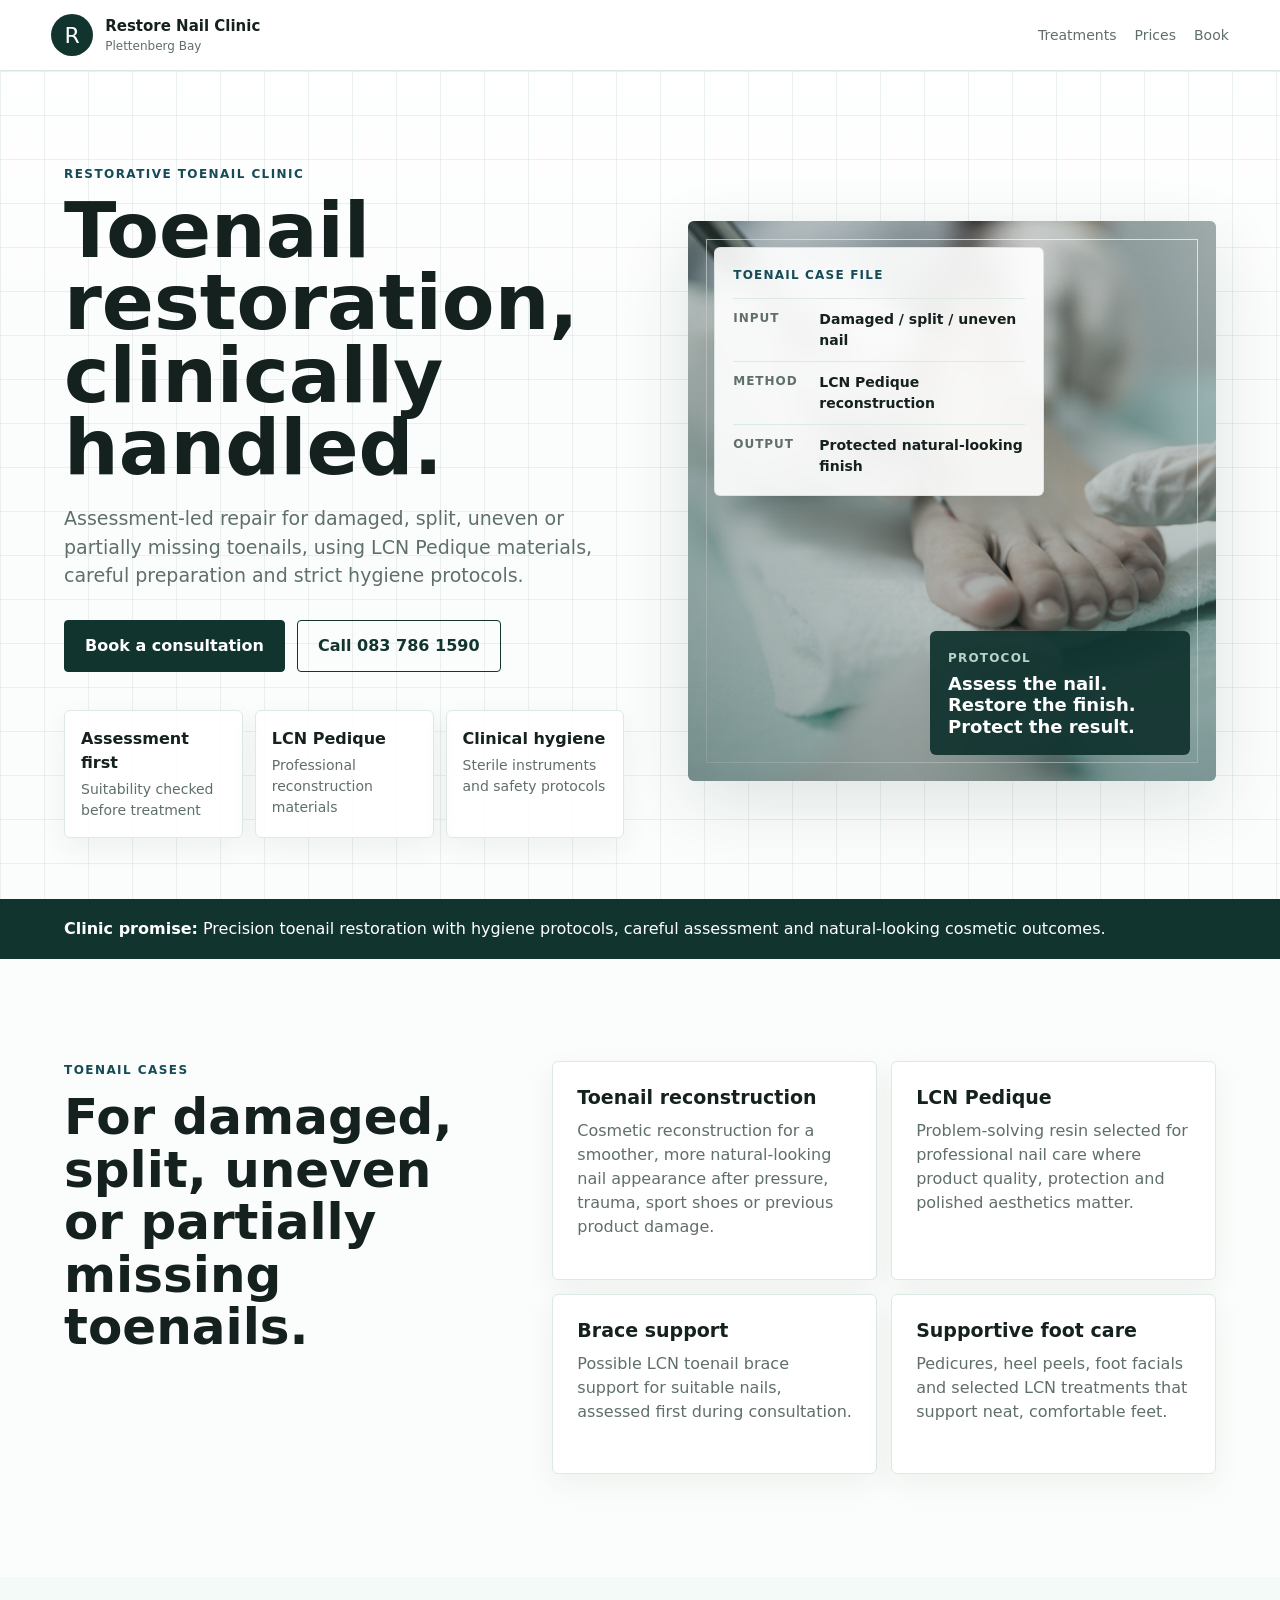
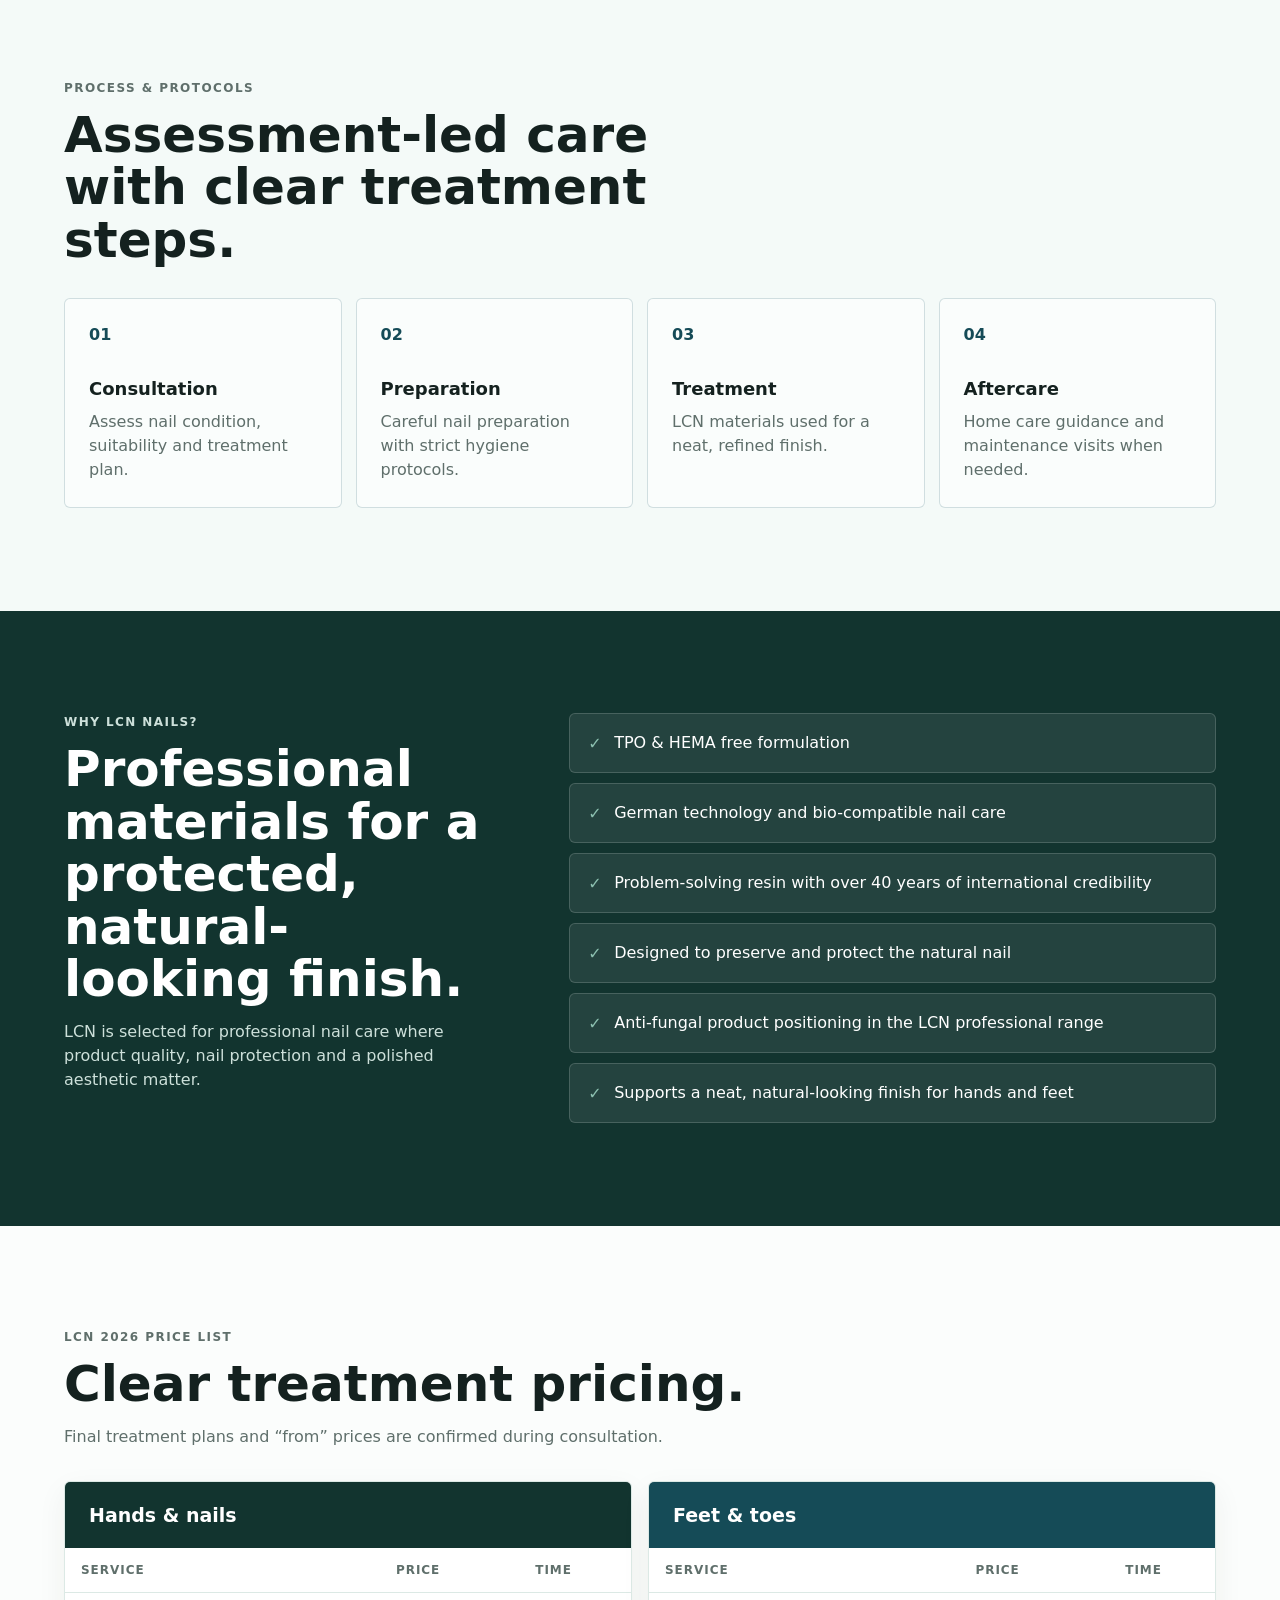
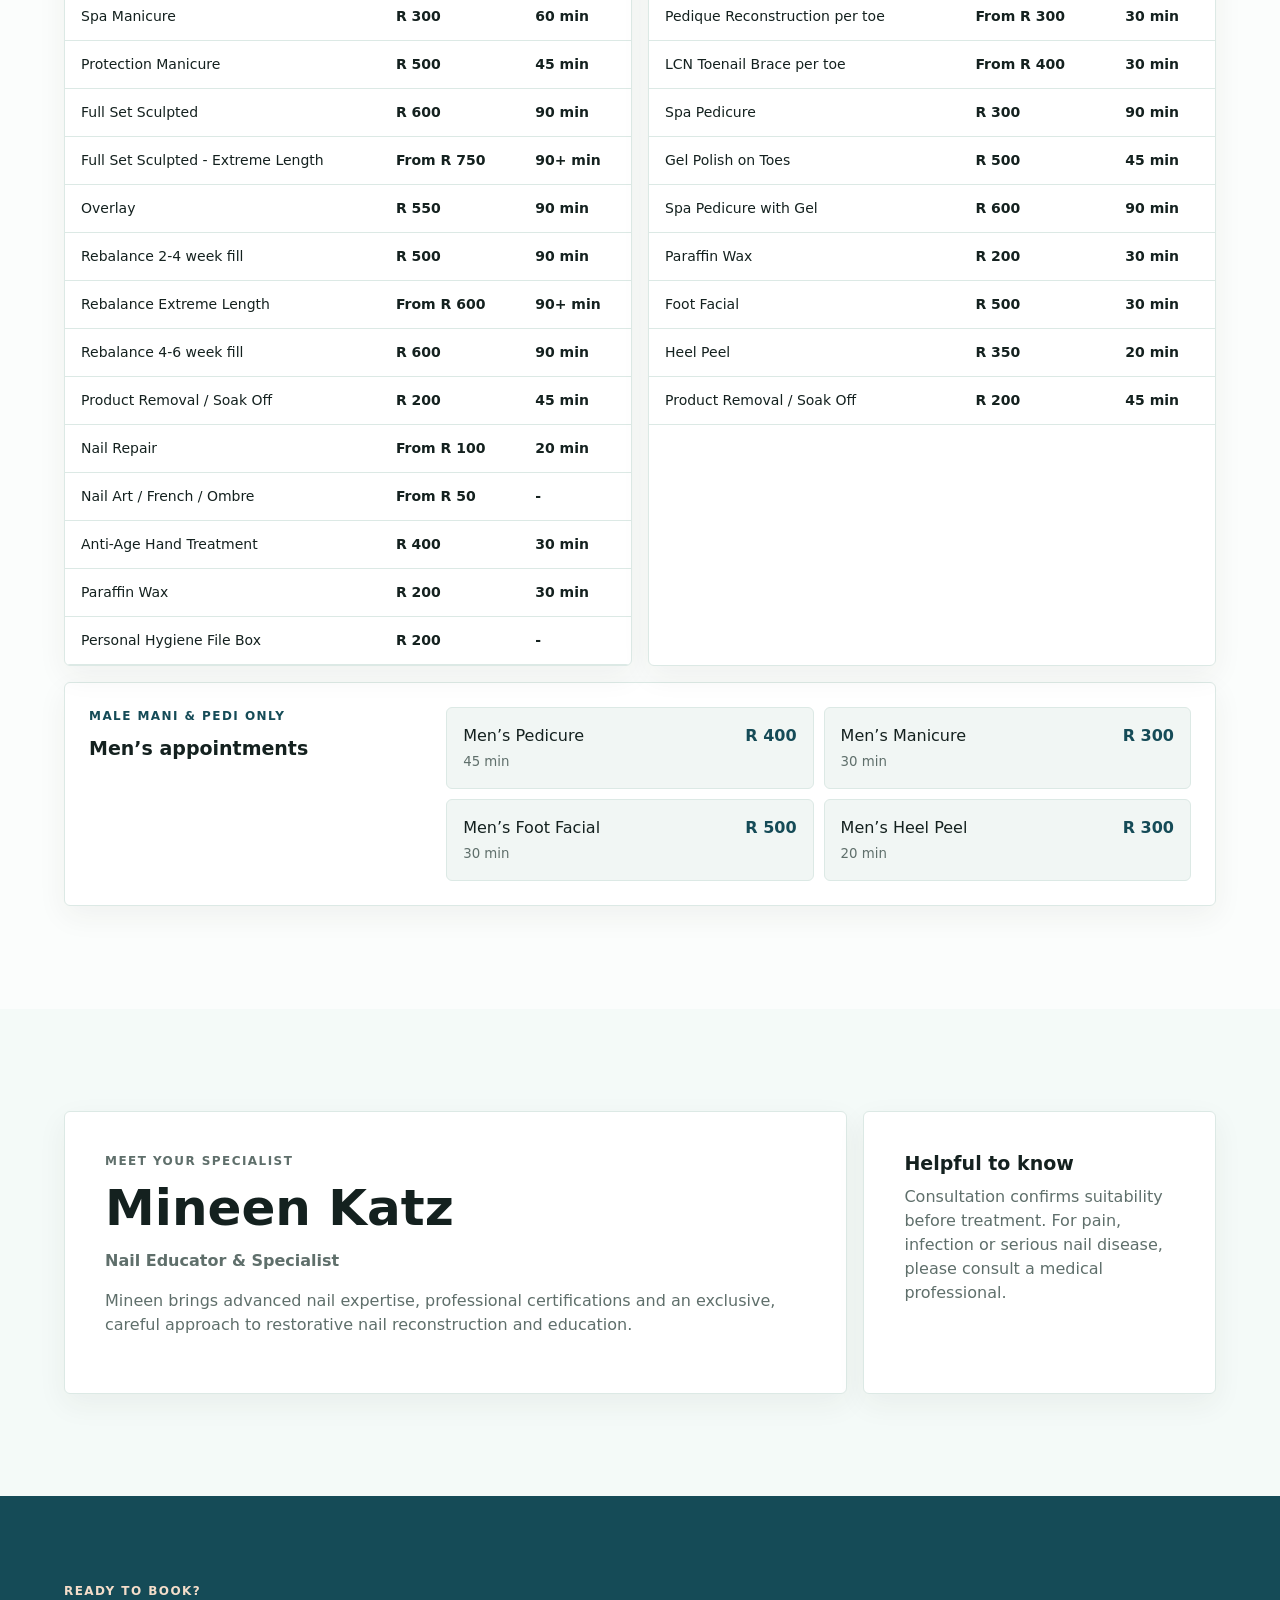
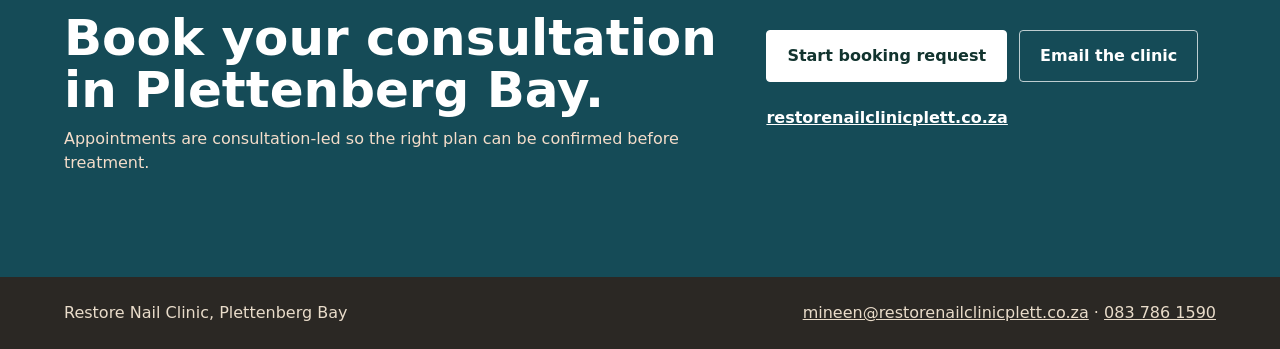
==== index.html @ 7c6ad33f "Brighten toenail-focused medical design" ====
<!doctype html>
<html lang="en-ZA">
<head>
  <meta charset="utf-8">
  <meta name="viewport" content="width=device-width, initial-scale=1">
  <title>Restore Nail Clinic Plettenberg Bay | Toenail Restoration & LCN Pedique</title>
  <meta name="description" content="Specialist toenail restoration, LCN Pedique reconstruction and toenail brace assessment in Plettenberg Bay. Book with Mineen Katz.">
  <meta name="theme-color" content="#f7faf9">
  <meta property="og:title" content="Restore Nail Clinic Plettenberg Bay">
  <meta property="og:description" content="Specialist toenail restoration, LCN Pedique reconstruction and clinical hygiene-led care in Plettenberg Bay.">
  <meta property="og:type" content="website">
  <link rel="canonical" href="https://restorenailclinicplett.co.za/">
  <link rel="stylesheet" href="styles.css?v=toenail-bright-1">
  <script type="application/ld+json">
  {
    "@context": "https://schema.org",
    "@type": "HealthAndBeautyBusiness",
    "name": "Restore Nail Clinic",
    "description": "Specialist restorative toenail clinic for LCN Pedique reconstruction, toenail brace assessment and professional nail care in Plettenberg Bay.",
    "url": "https://restorenailclinicplett.co.za/",
    "telephone": "+27837861590",
    "email": "mineen@restorenailclinicplett.co.za",
    "address": {
      "@type": "PostalAddress",
      "addressLocality": "Plettenberg Bay",
      "addressCountry": "ZA"
    },
    "founder": {
      "@type": "Person",
      "name": "Mineen Katz",
      "jobTitle": "Nail Educator & Specialist"
    },
    "priceRange": "R100-R750+"
  }
  </script>
</head>
<body>
  <header class="site-header">
    <a class="brand" href="index.html#top" aria-label="Restore Nail Clinic home">
      <span class="brand-mark">R</span>
      <span>
        <strong>Restore Nail Clinic</strong>
        <small>Plettenberg Bay</small>
      </span>
    </a>
    <nav aria-label="Primary navigation">
      <a href="index.html#treatments">Treatments</a>
      <a href="index.html#prices">Prices</a>
      <a href="book.html">Book</a>
    </nav>
  </header>

  <main id="top">
    <section class="hero">
      <div class="hero-copy">
        <p class="eyebrow">Restorative toenail clinic</p>
        <h1>Toenail restoration, clinically handled.</h1>
        <p class="intro">Assessment-led repair for damaged, split, uneven or partially missing toenails, using LCN Pedique materials, careful preparation and strict hygiene protocols.</p>
        <div class="hero-actions" aria-label="Booking actions">
          <a class="button primary" href="book.html">Book a consultation</a>
          <a class="button secondary" href="tel:+27837861590">Call 083 786 1590</a>
        </div>
        <dl class="hero-facts">
          <div>
            <dt>Assessment first</dt>
            <dd>Suitability checked before treatment</dd>
          </div>
          <div>
            <dt>LCN Pedique</dt>
            <dd>Professional reconstruction materials</dd>
          </div>
          <div>
            <dt>Clinical hygiene</dt>
            <dd>Sterile instruments and safety protocols</dd>
          </div>
        </dl>
      </div>
      <div class="hero-media" aria-label="Restorative nail care visual">
        <img src="assets/medical-toenail-hero.png" alt="Clinical toenail restoration assessment with gloved specialist hands">
        <div class="case-panel">
          <span>Toenail case file</span>
          <dl>
            <div><dt>Input</dt><dd>Damaged / split / uneven nail</dd></div>
            <div><dt>Method</dt><dd>LCN Pedique reconstruction</dd></div>
            <div><dt>Output</dt><dd>Protected natural-looking finish</dd></div>
          </dl>
        </div>
        <div class="media-card">
          <span>Protocol</span>
          <strong>Assess the nail. Restore the finish. Protect the result.</strong>
        </div>
      </div>
    </section>

    <section class="trust-strip" aria-label="Clinic promise">
      <p><strong>Clinic promise:</strong> Precision toenail restoration with hygiene protocols, careful assessment and natural-looking cosmetic outcomes.</p>
    </section>

    <section class="section two-column" id="treatments">
      <div>
        <p class="eyebrow">Toenail cases</p>
        <h2>For damaged, split, uneven or partially missing toenails.</h2>
      </div>
      <div class="feature-grid">
        <article>
          <h3>Toenail reconstruction</h3>
          <p>Cosmetic reconstruction for a smoother, more natural-looking nail appearance after pressure, trauma, sport shoes or previous product damage.</p>
        </article>
        <article>
          <h3>LCN Pedique</h3>
          <p>Problem-solving resin selected for professional nail care where product quality, protection and polished aesthetics matter.</p>
        </article>
        <article>
          <h3>Brace support</h3>
          <p>Possible LCN toenail brace support for suitable nails, assessed first during consultation.</p>
        </article>
        <article>
          <h3>Supportive foot care</h3>
          <p>Pedicures, heel peels, foot facials and selected LCN treatments that support neat, comfortable feet.</p>
        </article>
      </div>
    </section>

    <section class="section process-section">
      <div class="section-heading">
        <p class="eyebrow">Process & protocols</p>
        <h2>Assessment-led care with clear treatment steps.</h2>
      </div>
      <ol class="process-list">
        <li>
          <span>01</span>
          <strong>Consultation</strong>
          <p>Assess nail condition, suitability and treatment plan.</p>
        </li>
        <li>
          <span>02</span>
          <strong>Preparation</strong>
          <p>Careful nail preparation with strict hygiene protocols.</p>
        </li>
        <li>
          <span>03</span>
          <strong>Treatment</strong>
          <p>LCN materials used for a neat, refined finish.</p>
        </li>
        <li>
          <span>04</span>
          <strong>Aftercare</strong>
          <p>Home care guidance and maintenance visits when needed.</p>
        </li>
      </ol>
    </section>

    <section class="section lcn-section">
      <div class="lcn-copy">
        <p class="eyebrow">Why LCN nails?</p>
        <h2>Professional materials for a protected, natural-looking finish.</h2>
        <p>LCN is selected for professional nail care where product quality, nail protection and a polished aesthetic matter.</p>
      </div>
      <ul class="check-list">
        <li>TPO & HEMA free formulation</li>
        <li>German technology and bio-compatible nail care</li>
        <li>Problem-solving resin with over 40 years of international credibility</li>
        <li>Designed to preserve and protect the natural nail</li>
        <li>Anti-fungal product positioning in the LCN professional range</li>
        <li>Supports a neat, natural-looking finish for hands and feet</li>
      </ul>
    </section>

    <section class="section prices-section" id="prices">
      <div class="section-heading">
        <p class="eyebrow">LCN 2026 price list</p>
        <h2>Clear treatment pricing.</h2>
        <p>Final treatment plans and “from” prices are confirmed during consultation.</p>
      </div>

      <div class="price-layout">
        <article class="price-panel">
          <h3>Hands & nails</h3>
          <div class="table-wrap">
            <table>
              <thead>
                <tr><th>Service</th><th>Price</th><th>Time</th></tr>
              </thead>
              <tbody>
                <tr><td>Spa Manicure</td><td>R 300</td><td>60 min</td></tr>
                <tr><td>Protection Manicure</td><td>R 500</td><td>45 min</td></tr>
                <tr><td>Full Set Sculpted</td><td>R 600</td><td>90 min</td></tr>
                <tr><td>Full Set Sculpted - Extreme Length</td><td>From R 750</td><td>90+ min</td></tr>
                <tr><td>Overlay</td><td>R 550</td><td>90 min</td></tr>
                <tr><td>Rebalance 2-4 week fill</td><td>R 500</td><td>90 min</td></tr>
                <tr><td>Rebalance Extreme Length</td><td>From R 600</td><td>90+ min</td></tr>
                <tr><td>Rebalance 4-6 week fill</td><td>R 600</td><td>90 min</td></tr>
                <tr><td>Product Removal / Soak Off</td><td>R 200</td><td>45 min</td></tr>
                <tr><td>Nail Repair</td><td>From R 100</td><td>20 min</td></tr>
                <tr><td>Nail Art / French / Ombre</td><td>From R 50</td><td>-</td></tr>
                <tr><td>Anti-Age Hand Treatment</td><td>R 400</td><td>30 min</td></tr>
                <tr><td>Paraffin Wax</td><td>R 200</td><td>30 min</td></tr>
                <tr><td>Personal Hygiene File Box</td><td>R 200</td><td>-</td></tr>
              </tbody>
            </table>
          </div>
        </article>

        <article class="price-panel accent">
          <h3>Feet & toes</h3>
          <div class="table-wrap">
            <table>
              <thead>
                <tr><th>Service</th><th>Price</th><th>Time</th></tr>
              </thead>
              <tbody>
                <tr><td>Pedique Reconstruction per toe</td><td>From R 300</td><td>30 min</td></tr>
                <tr><td>LCN Toenail Brace per toe</td><td>From R 400</td><td>30 min</td></tr>
                <tr><td>Spa Pedicure</td><td>R 300</td><td>90 min</td></tr>
                <tr><td>Gel Polish on Toes</td><td>R 500</td><td>45 min</td></tr>
                <tr><td>Spa Pedicure with Gel</td><td>R 600</td><td>90 min</td></tr>
                <tr><td>Paraffin Wax</td><td>R 200</td><td>30 min</td></tr>
                <tr><td>Foot Facial</td><td>R 500</td><td>30 min</td></tr>
                <tr><td>Heel Peel</td><td>R 350</td><td>20 min</td></tr>
                <tr><td>Product Removal / Soak Off</td><td>R 200</td><td>45 min</td></tr>
              </tbody>
            </table>
          </div>
        </article>
      </div>

      <article class="male-panel">
        <div>
          <p class="eyebrow">Male mani & pedi only</p>
          <h3>Men’s appointments</h3>
        </div>
        <ul>
          <li><span>Men’s Pedicure</span><strong>R 400</strong><small>45 min</small></li>
          <li><span>Men’s Manicure</span><strong>R 300</strong><small>30 min</small></li>
          <li><span>Men’s Foot Facial</span><strong>R 500</strong><small>30 min</small></li>
          <li><span>Men’s Heel Peel</span><strong>R 300</strong><small>20 min</small></li>
        </ul>
      </article>
    </section>

    <section class="section practitioner-section">
      <div class="practitioner-card">
        <div>
          <p class="eyebrow">Meet your specialist</p>
          <h2>Mineen Katz</h2>
          <p class="role">Nail Educator & Specialist</p>
        </div>
        <p>Mineen brings advanced nail expertise, professional certifications and an exclusive, careful approach to restorative nail reconstruction and education.</p>
      </div>
      <aside class="note-card">
        <h3>Helpful to know</h3>
        <p>Consultation confirms suitability before treatment. For pain, infection or serious nail disease, please consult a medical professional.</p>
      </aside>
    </section>

    <section class="booking-section" id="booking">
      <div>
        <p class="eyebrow">Ready to book?</p>
        <h2>Book your consultation in Plettenberg Bay.</h2>
        <p>Appointments are consultation-led so the right plan can be confirmed before treatment.</p>
      </div>
      <div class="booking-actions">
        <a class="button primary" href="book.html">Start booking request</a>
        <a class="button secondary" href="mailto:mineen@restorenailclinicplett.co.za">Email the clinic</a>
        <a class="plain-link" href="https://restorenailclinicplett.co.za/">restorenailclinicplett.co.za</a>
      </div>
    </section>
  </main>

  <footer class="site-footer">
    <p>Restore Nail Clinic, Plettenberg Bay</p>
    <p><a href="mailto:mineen@restorenailclinicplett.co.za">mineen@restorenailclinicplett.co.za</a> · <a href="tel:+27837861590">083 786 1590</a></p>
  </footer>
</body>
</html>
---- styles.css ----
:root {
  color-scheme: light;
  --ink: #14211f;
  --muted: #5f6f6b;
  --paper: #fbfdfc;
  --warm: #f2f8f6;
  --clay: #2c6571;
  --clay-dark: #154b57;
  --sage: #557568;
  --sage-dark: #12342f;
  --line: #dce9e5;
  --white: #ffffff;
  --shadow: 0 22px 70px rgba(18, 52, 47, 0.12);
  font-family: Inter, ui-sans-serif, system-ui, -apple-system, BlinkMacSystemFont, "Segoe UI", sans-serif;
}

* {
  box-sizing: border-box;
}

html {
  scroll-behavior: smooth;
}

body {
  overflow-x: hidden;
  margin: 0;
  color: var(--ink);
  background: linear-gradient(180deg, #ffffff 0%, var(--paper) 340px);
  line-height: 1.5;
}

img {
  display: block;
  max-width: 100%;
}

a {
  color: inherit;
}

.site-header {
  position: sticky;
  top: 0;
  z-index: 10;
  display: flex;
  align-items: center;
  justify-content: space-between;
  gap: 24px;
  padding: 14px clamp(18px, 4vw, 56px);
  background: rgba(255, 255, 255, 0.94);
  border-bottom: 1px solid rgba(216, 228, 224, 0.9);
  backdrop-filter: blur(18px);
}

.brand {
  display: inline-flex;
  align-items: center;
  gap: 12px;
  text-decoration: none;
}

.brand-mark {
  display: grid;
  width: 42px;
  height: 42px;
  place-items: center;
  color: var(--white);
  background: var(--sage-dark);
  border-radius: 50%;
  font-family: ui-sans-serif, system-ui, -apple-system, BlinkMacSystemFont, "Segoe UI", sans-serif;
  font-size: 22px;
}

.brand strong,
.brand small {
  display: block;
}

.brand strong {
  font-size: 15px;
  letter-spacing: 0;
}

.brand small {
  color: var(--muted);
  font-size: 12px;
}

nav {
  display: flex;
  align-items: center;
  gap: 18px;
  color: var(--muted);
  font-size: 14px;
}

nav a {
  text-decoration: none;
}

nav a:hover {
  color: var(--ink);
}

.hero {
  display: grid;
  grid-template-columns: minmax(0, 1.03fr) minmax(340px, 0.97fr);
  gap: clamp(28px, 5vw, 68px);
  align-items: center;
  min-height: calc(100vh - 72px);
  padding: clamp(36px, 6vw, 86px) clamp(18px, 5vw, 72px) 44px;
  background:
    linear-gradient(90deg, rgba(216, 228, 224, 0.52) 1px, transparent 1px),
    linear-gradient(180deg, rgba(216, 228, 224, 0.52) 1px, transparent 1px);
  background-size: 44px 44px;
}

.hero-copy {
  max-width: 720px;
}

.eyebrow {
  margin: 0 0 12px;
  color: var(--clay-dark);
  font-size: 12px;
  font-weight: 800;
  letter-spacing: 0.12em;
  text-transform: uppercase;
}

h1,
h2,
h3,
p {
  margin-top: 0;
}

h1 {
  max-width: 760px;
  margin-bottom: 20px;
  font-family: ui-sans-serif, system-ui, -apple-system, BlinkMacSystemFont, "Segoe UI", sans-serif;
  font-size: clamp(44px, 6vw, 82px);
  line-height: 0.94;
  letter-spacing: 0;
}

h2 {
  margin-bottom: 14px;
  font-family: ui-sans-serif, system-ui, -apple-system, BlinkMacSystemFont, "Segoe UI", sans-serif;
  font-size: clamp(30px, 4vw, 50px);
  line-height: 1.05;
  letter-spacing: 0;
}

h3 {
  margin-bottom: 10px;
  font-size: 19px;
  line-height: 1.2;
}

.intro {
  max-width: 640px;
  color: var(--muted);
  font-size: 19px;
}

.hero-actions,
.booking-actions {
  display: flex;
  flex-wrap: wrap;
  gap: 12px;
  margin: 30px 0;
}

.button {
  display: inline-flex;
  min-height: 48px;
  align-items: center;
  justify-content: center;
  padding: 13px 20px;
  border: 1px solid var(--sage-dark);
  border-radius: 4px;
  font-weight: 800;
  text-decoration: none;
}

.button.primary {
  color: var(--white);
  background: var(--sage-dark);
}

.button.primary:hover {
  background: #26352d;
}

.button.secondary {
  color: var(--sage-dark);
  background: transparent;
}

.button.secondary:hover {
  background: rgba(55, 72, 62, 0.08);
}

.hero-facts {
  display: grid;
  grid-template-columns: repeat(3, minmax(0, 1fr));
  gap: 12px;
  max-width: 760px;
  margin: 38px 0 0;
}

.hero-facts div {
  padding: 16px;
  background: rgba(255, 255, 255, 0.86);
  border: 1px solid var(--line);
  border-radius: 6px;
  box-shadow: 0 10px 28px rgba(18, 52, 47, 0.06);
}

.hero-facts dt {
  margin-bottom: 4px;
  font-weight: 800;
}

.hero-facts dd {
  margin: 0;
  color: var(--muted);
  font-size: 14px;
}

.hero-media {
  position: relative;
  min-height: 560px;
  overflow: hidden;
  background: #dfe9e5;
  border-radius: 6px;
  box-shadow: var(--shadow);
}

.hero-media::before {
  position: absolute;
  inset: 18px;
  z-index: 1;
  border: 1px solid rgba(255, 255, 255, 0.7);
  content: "";
  pointer-events: none;
}

.hero-media img {
  width: 100%;
  height: 100%;
  min-height: 560px;
  object-fit: cover;
  filter: grayscale(0.35) saturate(0.62) contrast(0.96);
}

.hero-media::after {
  position: absolute;
  inset: 0;
  z-index: 1;
  background:
    linear-gradient(180deg, rgba(247, 250, 249, 0.08), rgba(18, 52, 47, 0.34)),
    linear-gradient(90deg, rgba(18, 52, 47, 0.2), transparent 44%);
  content: "";
  pointer-events: none;
}

.case-panel {
  position: absolute;
  left: 26px;
  top: 26px;
  z-index: 2;
  width: min(330px, calc(100% - 52px));
  padding: 18px;
  color: var(--ink);
  background: rgba(255, 255, 255, 0.9);
  border: 1px solid rgba(216, 228, 224, 0.9);
  border-radius: 6px;
  box-shadow: 0 16px 42px rgba(18, 52, 47, 0.14);
  backdrop-filter: blur(12px);
}

.case-panel span {
  display: block;
  margin-bottom: 14px;
  color: var(--clay-dark);
  font-size: 12px;
  font-weight: 900;
  letter-spacing: 0.1em;
  text-transform: uppercase;
}

.case-panel dl {
  display: grid;
  gap: 10px;
  margin: 0;
}

.case-panel div {
  display: grid;
  grid-template-columns: 74px 1fr;
  gap: 12px;
  align-items: start;
  padding-top: 10px;
  border-top: 1px solid var(--line);
}

.case-panel dt {
  color: var(--muted);
  font-size: 12px;
  font-weight: 900;
  letter-spacing: 0.08em;
  text-transform: uppercase;
}

.case-panel dd {
  margin: 0;
  font-size: 14px;
  font-weight: 750;
}

.media-card {
  position: absolute;
  right: 26px;
  bottom: 26px;
  z-index: 2;
  max-width: 260px;
  padding: 18px;
  color: var(--white);
  background: rgba(18, 52, 47, 0.94);
  border-radius: 6px;
}

.media-card span {
  display: block;
  margin-bottom: 6px;
  color: #b8d3ca;
  font-size: 12px;
  font-weight: 800;
  letter-spacing: 0.1em;
  text-transform: uppercase;
}

.media-card strong {
  display: block;
  font-size: 18px;
  line-height: 1.2;
}

.trust-strip {
  padding: 18px clamp(18px, 5vw, 72px);
  color: var(--white);
  background: var(--sage-dark);
}

.trust-strip p {
  max-width: 1160px;
  margin: 0 auto;
}

.section {
  padding: clamp(58px, 8vw, 104px) clamp(18px, 5vw, 72px);
}

.two-column {
  display: grid;
  grid-template-columns: minmax(260px, 0.78fr) minmax(0, 1.22fr);
  gap: clamp(26px, 5vw, 64px);
}

.feature-grid {
  display: grid;
  grid-template-columns: repeat(2, minmax(0, 1fr));
  gap: 14px;
}

.feature-grid article,
.price-panel,
.male-panel,
.practitioner-card,
.note-card {
  background: var(--white);
  border: 1px solid var(--line);
  border-radius: 6px;
  box-shadow: 0 10px 30px rgba(57, 45, 35, 0.06);
}

.feature-grid article {
  min-height: 180px;
  padding: 24px;
}

.feature-grid p,
.section-heading p,
.lcn-copy p,
.practitioner-card p,
.note-card p,
.booking-section p {
  color: var(--muted);
}

.process-section {
  background: #f4faf8;
}

.section-heading {
  max-width: 720px;
  margin-bottom: 32px;
}

.process-list {
  display: grid;
  grid-template-columns: repeat(4, minmax(0, 1fr));
  gap: 14px;
  margin: 0;
  padding: 0;
  list-style: none;
}

.process-list li {
  min-height: 210px;
  padding: 24px;
  background: rgba(255, 255, 255, 0.58);
  border: 1px solid rgba(44, 101, 113, 0.2);
  border-radius: 6px;
}

.process-list span {
  display: block;
  margin-bottom: 28px;
  color: var(--clay-dark);
  font-weight: 900;
}

.process-list strong {
  display: block;
  margin-bottom: 8px;
  font-size: 18px;
}

.process-list p {
  margin: 0;
  color: var(--muted);
}

.lcn-section {
  display: grid;
  grid-template-columns: minmax(280px, 0.8fr) minmax(0, 1.2fr);
  gap: clamp(28px, 6vw, 74px);
  align-items: start;
  color: var(--white);
  background: var(--sage-dark);
}

.lcn-section .eyebrow,
.lcn-section p {
  color: #cde0da;
}

.check-list {
  display: grid;
  gap: 10px;
  margin: 0;
  padding: 0;
  list-style: none;
}

.check-list li {
  position: relative;
  padding: 17px 18px 17px 44px;
  background: rgba(255, 255, 255, 0.08);
  border: 1px solid rgba(255, 255, 255, 0.16);
  border-radius: 6px;
}

.check-list li::before {
  position: absolute;
  left: 18px;
  top: 18px;
  color: #8cc0b0;
  content: "✓";
  font-weight: 900;
}

.prices-section {
  background: #fbfdfc;
}

.price-layout {
  display: grid;
  grid-template-columns: repeat(2, minmax(0, 1fr));
  gap: 16px;
}

.price-panel {
  overflow: hidden;
}

.price-panel h3 {
  margin: 0;
  padding: 22px 24px;
  color: var(--white);
  background: var(--sage-dark);
}

.price-panel.accent h3 {
  background: var(--clay-dark);
}

.table-wrap {
  overflow-x: auto;
}

table {
  width: 100%;
  border-collapse: collapse;
  font-size: 14px;
}

th,
td {
  padding: 13px 16px;
  text-align: left;
  vertical-align: top;
  border-bottom: 1px solid var(--line);
}

th {
  color: var(--muted);
  font-size: 12px;
  letter-spacing: 0.08em;
  text-transform: uppercase;
}

td:nth-child(2),
td:nth-child(3) {
  white-space: nowrap;
  font-weight: 750;
}

.male-panel {
  display: grid;
  grid-template-columns: minmax(220px, 0.45fr) minmax(0, 1fr);
  gap: 22px;
  margin-top: 16px;
  padding: 24px;
}

.male-panel ul {
  display: grid;
  grid-template-columns: repeat(2, minmax(0, 1fr));
  gap: 10px;
  margin: 0;
  padding: 0;
  list-style: none;
}

.male-panel li {
  display: grid;
  grid-template-columns: 1fr auto;
  gap: 4px 12px;
  padding: 16px;
  background: #f1f6f4;
  border: 1px solid var(--line);
  border-radius: 6px;
}

.male-panel strong {
  color: var(--clay-dark);
}

.male-panel small {
  grid-column: 1 / -1;
  color: var(--muted);
}

.practitioner-section {
  display: grid;
  grid-template-columns: minmax(0, 1fr) minmax(260px, 0.45fr);
  gap: 16px;
  background: #f4faf8;
}

.practitioner-card,
.note-card {
  padding: clamp(24px, 4vw, 40px);
}

.role {
  font-weight: 800;
}

.booking-section {
  display: grid;
  grid-template-columns: minmax(0, 0.9fr) minmax(280px, 0.6fr);
  gap: 28px;
  align-items: center;
  padding: clamp(50px, 7vw, 86px) clamp(18px, 5vw, 72px);
  color: var(--white);
  background: var(--clay-dark);
}

.booking-section .eyebrow,
.booking-section p {
  color: #f4ddca;
}

.booking-section h2 {
  margin-bottom: 10px;
}

.booking-actions {
  justify-content: flex-start;
  margin: 0;
}

.booking-section .button.primary {
  color: var(--sage-dark);
  background: var(--white);
  border-color: var(--white);
}

.booking-section .button.secondary {
  color: var(--white);
  border-color: rgba(255, 255, 255, 0.72);
}

.plain-link {
  display: inline-flex;
  align-items: center;
  min-height: 48px;
  color: var(--white);
  font-weight: 800;
}

.site-footer {
  display: flex;
  justify-content: space-between;
  gap: 16px;
  padding: 24px clamp(18px, 5vw, 72px);
  color: var(--muted);
  background: #2b2824;
}

.site-footer p {
  margin: 0;
}

.site-footer,
.site-footer a {
  color: #e9dcca;
}

.booking-hero {
  display: grid;
  grid-template-columns: minmax(0, 1fr) minmax(280px, 0.38fr);
  gap: clamp(24px, 5vw, 60px);
  align-items: end;
  padding: clamp(44px, 7vw, 92px) clamp(18px, 5vw, 72px);
  background: linear-gradient(135deg, #ffffff 0%, #f0f8f5 100%);
}

.booking-hero h1 {
  max-width: 760px;
  overflow-wrap: break-word;
}

.booking-summary-card,
.booking-side article {
  padding: 24px;
  background: var(--white);
  border: 1px solid var(--line);
  border-radius: 6px;
  box-shadow: 0 10px 30px rgba(57, 45, 35, 0.06);
}

.booking-summary-card strong {
  display: block;
  margin-bottom: 8px;
  color: var(--clay-dark);
}

.booking-summary-card p,
.form-heading p,
.form-note,
.booking-side p,
.booking-side li {
  color: var(--muted);
}

.booking-form-section {
  display: grid;
  grid-template-columns: minmax(0, 1fr) minmax(260px, 0.34fr);
  gap: 18px;
  align-items: start;
  padding: clamp(34px, 6vw, 76px) clamp(18px, 5vw, 72px);
}

.booking-form {
  padding: clamp(22px, 4vw, 38px);
  background: var(--white);
  border: 1px solid var(--line);
  border-radius: 6px;
  box-shadow: var(--shadow);
}

.form-heading {
  max-width: 740px;
  margin-bottom: 28px;
}

.form-grid {
  display: grid;
  grid-template-columns: repeat(2, minmax(0, 1fr));
  gap: 16px;
  margin-bottom: 18px;
}

label,
fieldset {
  min-width: 0;
}

label span,
legend {
  display: block;
  margin-bottom: 8px;
  color: var(--ink);
  font-size: 14px;
  font-weight: 800;
}

input,
select,
textarea {
  width: 100%;
  min-height: 48px;
  padding: 12px 13px;
  color: var(--ink);
  background: #fffdf9;
  border: 1px solid var(--line);
  border-radius: 4px;
  font: inherit;
}

textarea {
  resize: vertical;
}

input:focus,
select:focus,
textarea:focus {
  outline: 3px solid rgba(98, 116, 104, 0.22);
  border-color: var(--sage);
}

.wide {
  grid-column: 1 / -1;
}

fieldset {
  margin: 0 0 18px;
  padding: 18px;
  border: 1px solid var(--line);
  border-radius: 6px;
}

.choice-grid {
  display: grid;
  grid-template-columns: repeat(2, minmax(0, 1fr));
  gap: 10px;
}

.choice-grid label,
.consent-line {
  display: flex;
  gap: 10px;
  align-items: flex-start;
  padding: 12px;
  background: #f1f6f4;
  border: 1px solid var(--line);
  border-radius: 6px;
  font-size: 14px;
}

.choice-grid input,
.consent-line input {
  width: 18px;
  min-width: 18px;
  height: 18px;
  min-height: 18px;
  margin-top: 2px;
}

.consent-line {
  margin-top: 18px;
}

.consent-line span {
  margin: 0;
  color: var(--muted);
  font-weight: 650;
}

.form-actions {
  display: flex;
  flex-wrap: wrap;
  gap: 12px;
  margin-top: 24px;
}

button.button {
  cursor: pointer;
  font: inherit;
}

.form-note {
  margin: 14px 0 0;
  font-size: 14px;
}

.booking-side {
  display: grid;
  gap: 14px;
}

.booking-side ol {
  margin: 0;
  padding-left: 20px;
}

.booking-side li + li {
  margin-top: 8px;
}

@media (max-width: 980px) {
  .hero,
  .two-column,
  .lcn-section,
  .booking-section,
  .practitioner-section,
  .male-panel,
  .booking-hero,
  .booking-form-section {
    grid-template-columns: 1fr;
  }

  .hero {
    min-height: auto;
  }

  .hero-media,
  .hero-media img {
    min-height: 460px;
  }

  .process-list,
  .price-layout {
    grid-template-columns: repeat(2, minmax(0, 1fr));
  }
}

@media (max-width: 680px) {
  .site-header {
    align-items: flex-start;
    flex-direction: column;
    gap: 12px;
  }

  nav {
    width: 100%;
    justify-content: space-between;
  }

  h1 {
    font-size: 38px;
    line-height: 1.04;
  }

  .booking-hero {
    padding: 32px 20px 28px;
  }

  .booking-form-section {
    padding: 24px 14px 44px;
  }

  .booking-form {
    padding: 18px 14px;
    box-shadow: 0 10px 28px rgba(57, 45, 35, 0.08);
  }

  .hero {
    padding-top: 30px;
  }

  .hero-actions,
  .booking-actions {
    flex-direction: column;
  }

  .button,
  .plain-link {
    width: 100%;
  }

  .hero-facts,
  .feature-grid,
  .process-list,
  .price-layout,
  .male-panel ul,
  .form-grid,
  .choice-grid {
    grid-template-columns: 1fr;
  }

  .hero-media,
  .hero-media img {
    min-height: 360px;
  }

  .hero-media {
    display: grid;
    min-height: auto;
    background: var(--white);
  }

  .hero-media::before,
  .hero-media::after {
    display: none;
  }

  .hero-media img {
    height: 280px;
    min-height: 280px;
  }

  .media-card {
    position: static;
    max-width: none;
    border-radius: 0;
  }

  .case-panel {
    position: static;
    width: auto;
    border-right: 0;
    border-left: 0;
    border-radius: 0;
    box-shadow: none;
    backdrop-filter: none;
  }

  th,
  td {
    padding: 12px 10px;
    font-size: 13px;
  }

  table,
  thead,
  tbody,
  tr,
  th,
  td {
    display: block;
  }

  thead {
    position: absolute;
    width: 1px;
    height: 1px;
    overflow: hidden;
    clip: rect(0 0 0 0);
  }

  tr {
    padding: 13px 14px;
    border-bottom: 1px solid var(--line);
  }

  td {
    display: grid;
    grid-template-columns: minmax(92px, 0.35fr) minmax(0, 1fr);
    gap: 10px;
    padding: 4px 0;
    border-bottom: 0;
  }

  td::before {
    color: var(--muted);
    font-size: 11px;
    font-weight: 900;
    letter-spacing: 0.08em;
    text-transform: uppercase;
  }

  td:nth-child(1)::before {
    content: "Service";
  }

  td:nth-child(2)::before {
    content: "Price";
  }

  td:nth-child(3)::before {
    content: "Time";
  }

  .site-footer {
    flex-direction: column;
  }
}
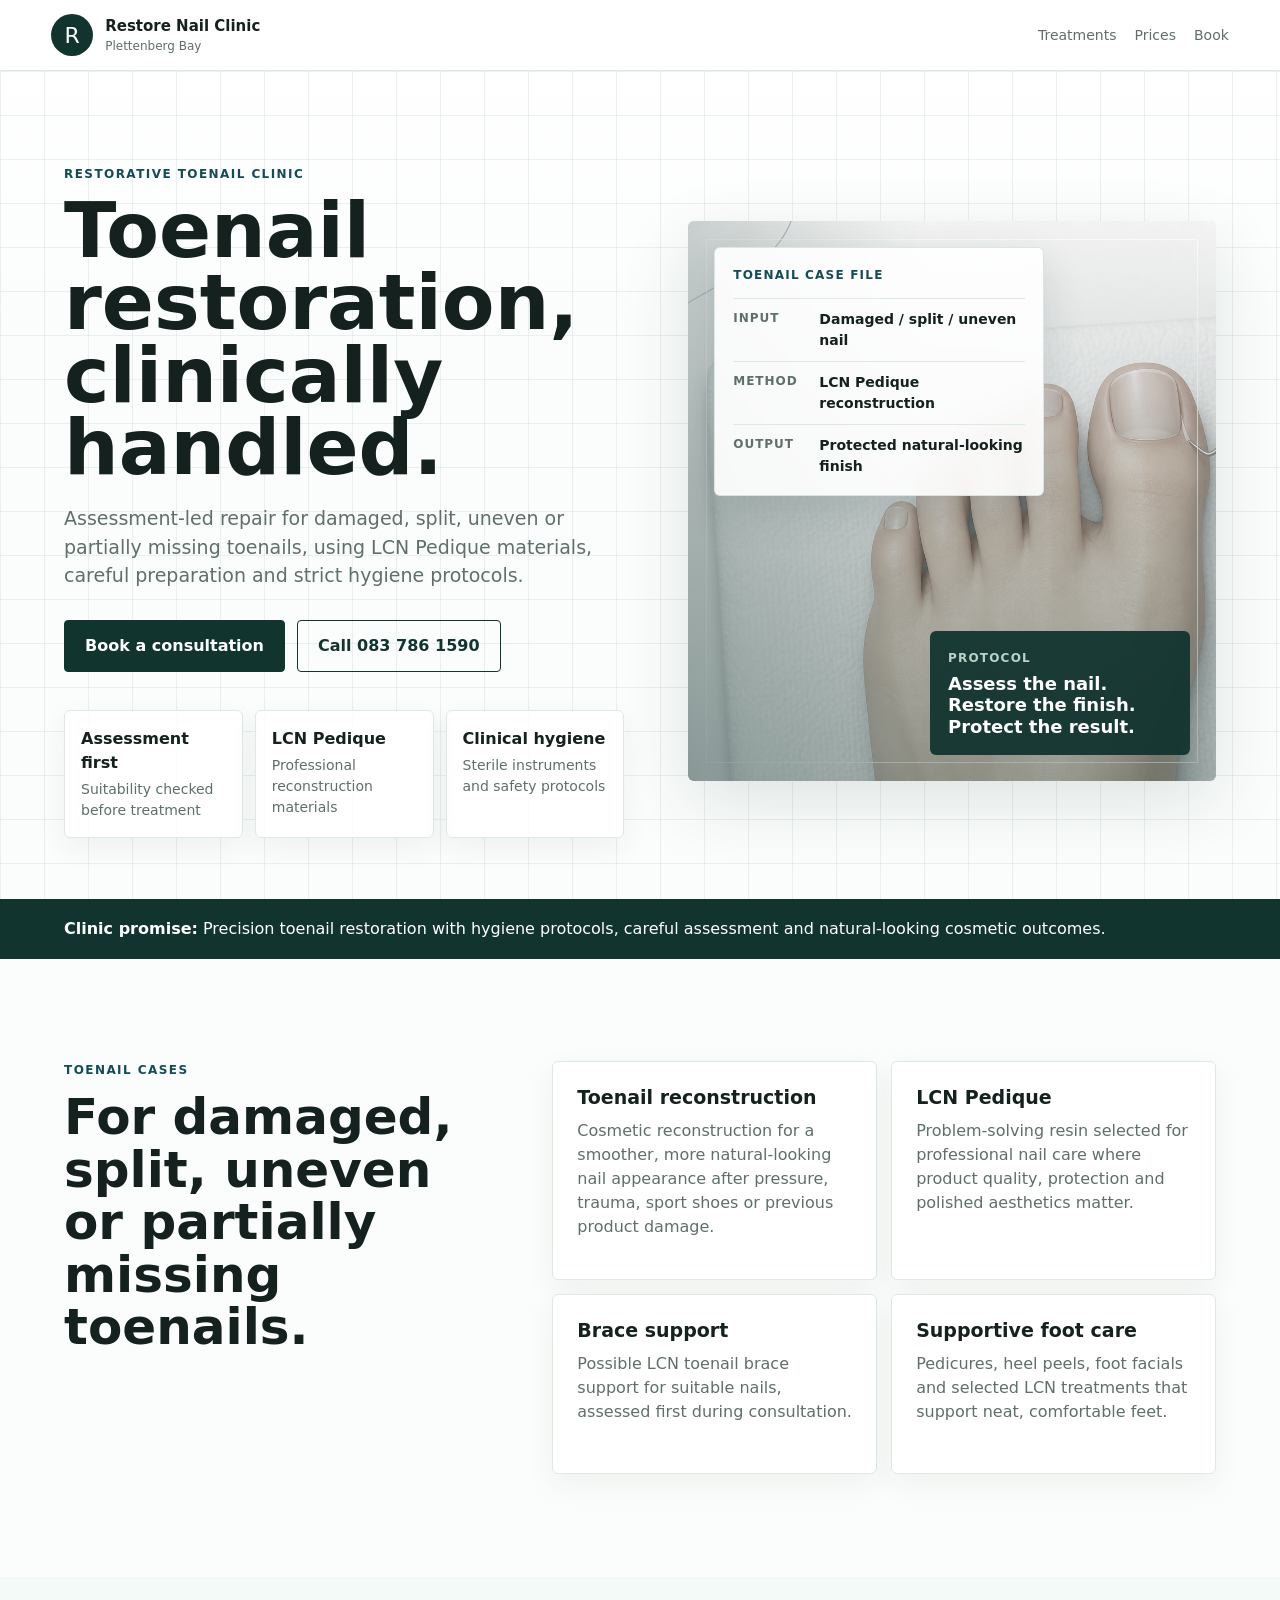
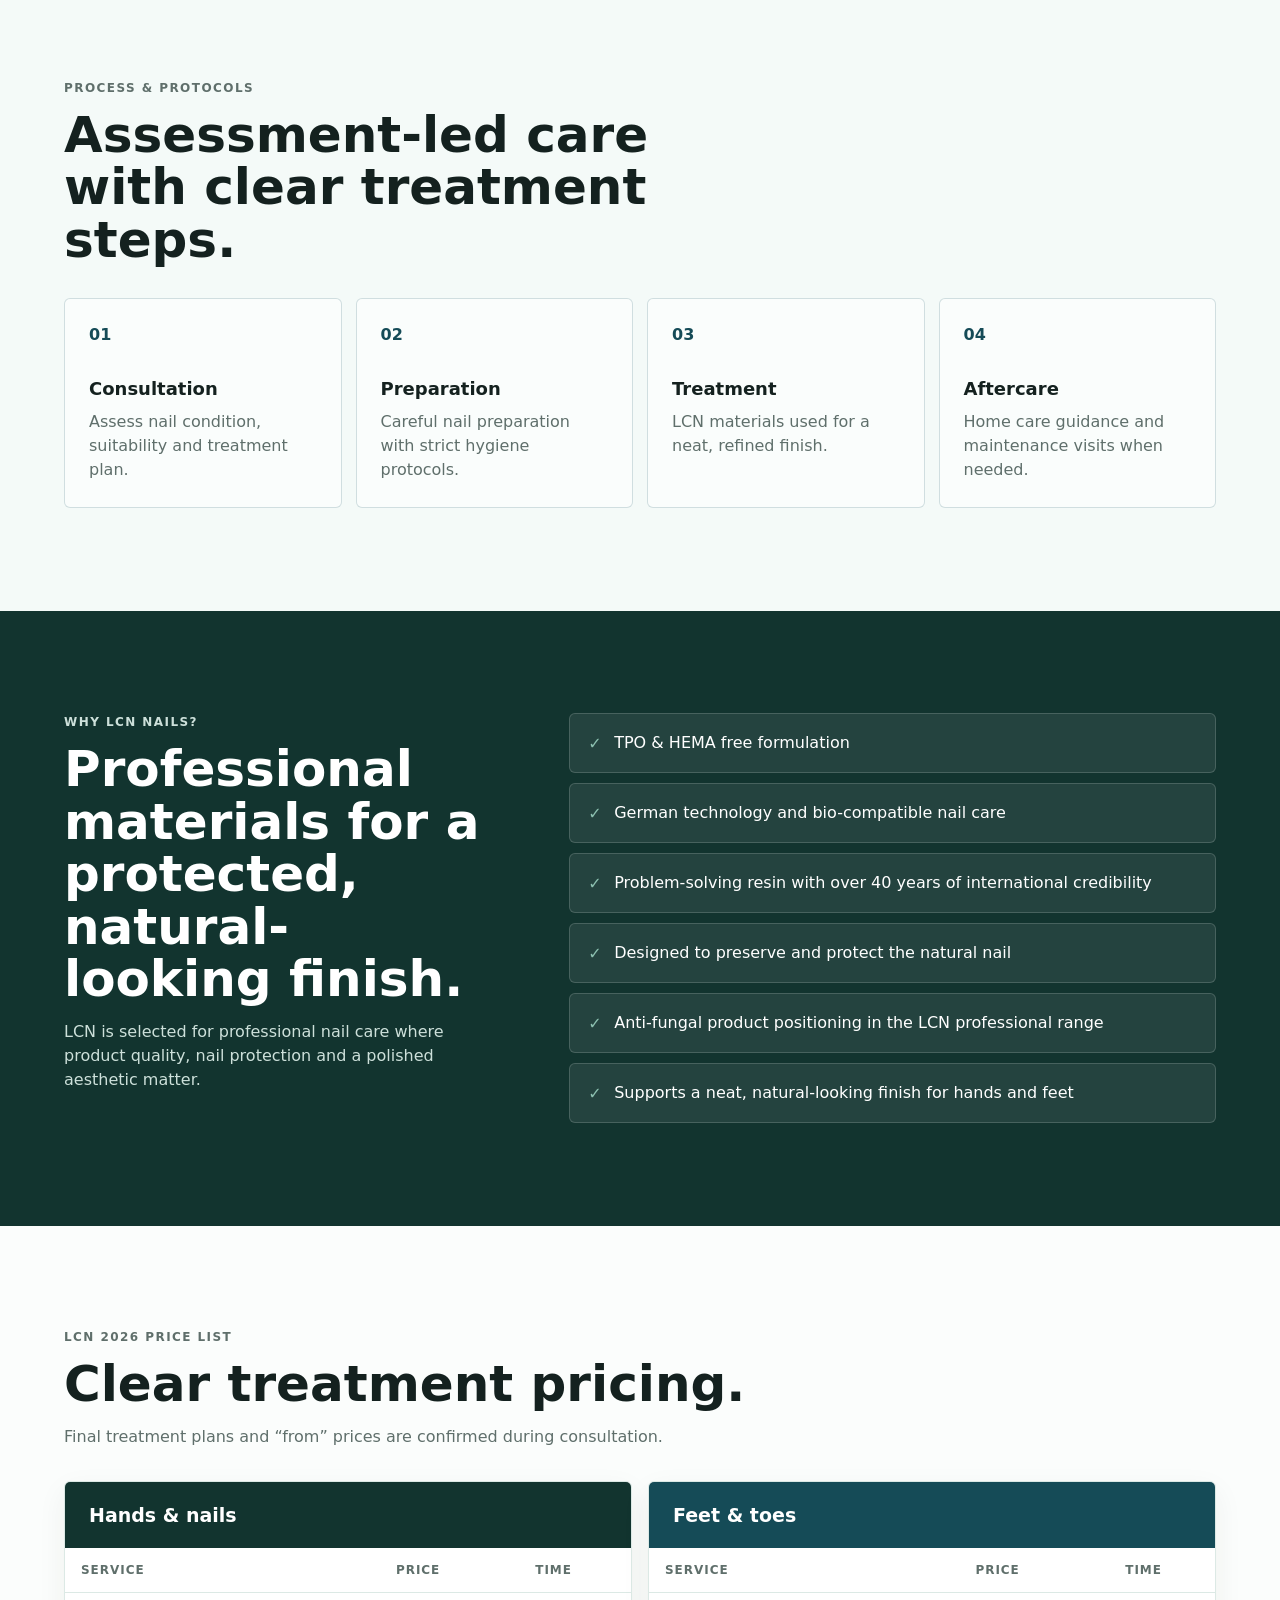
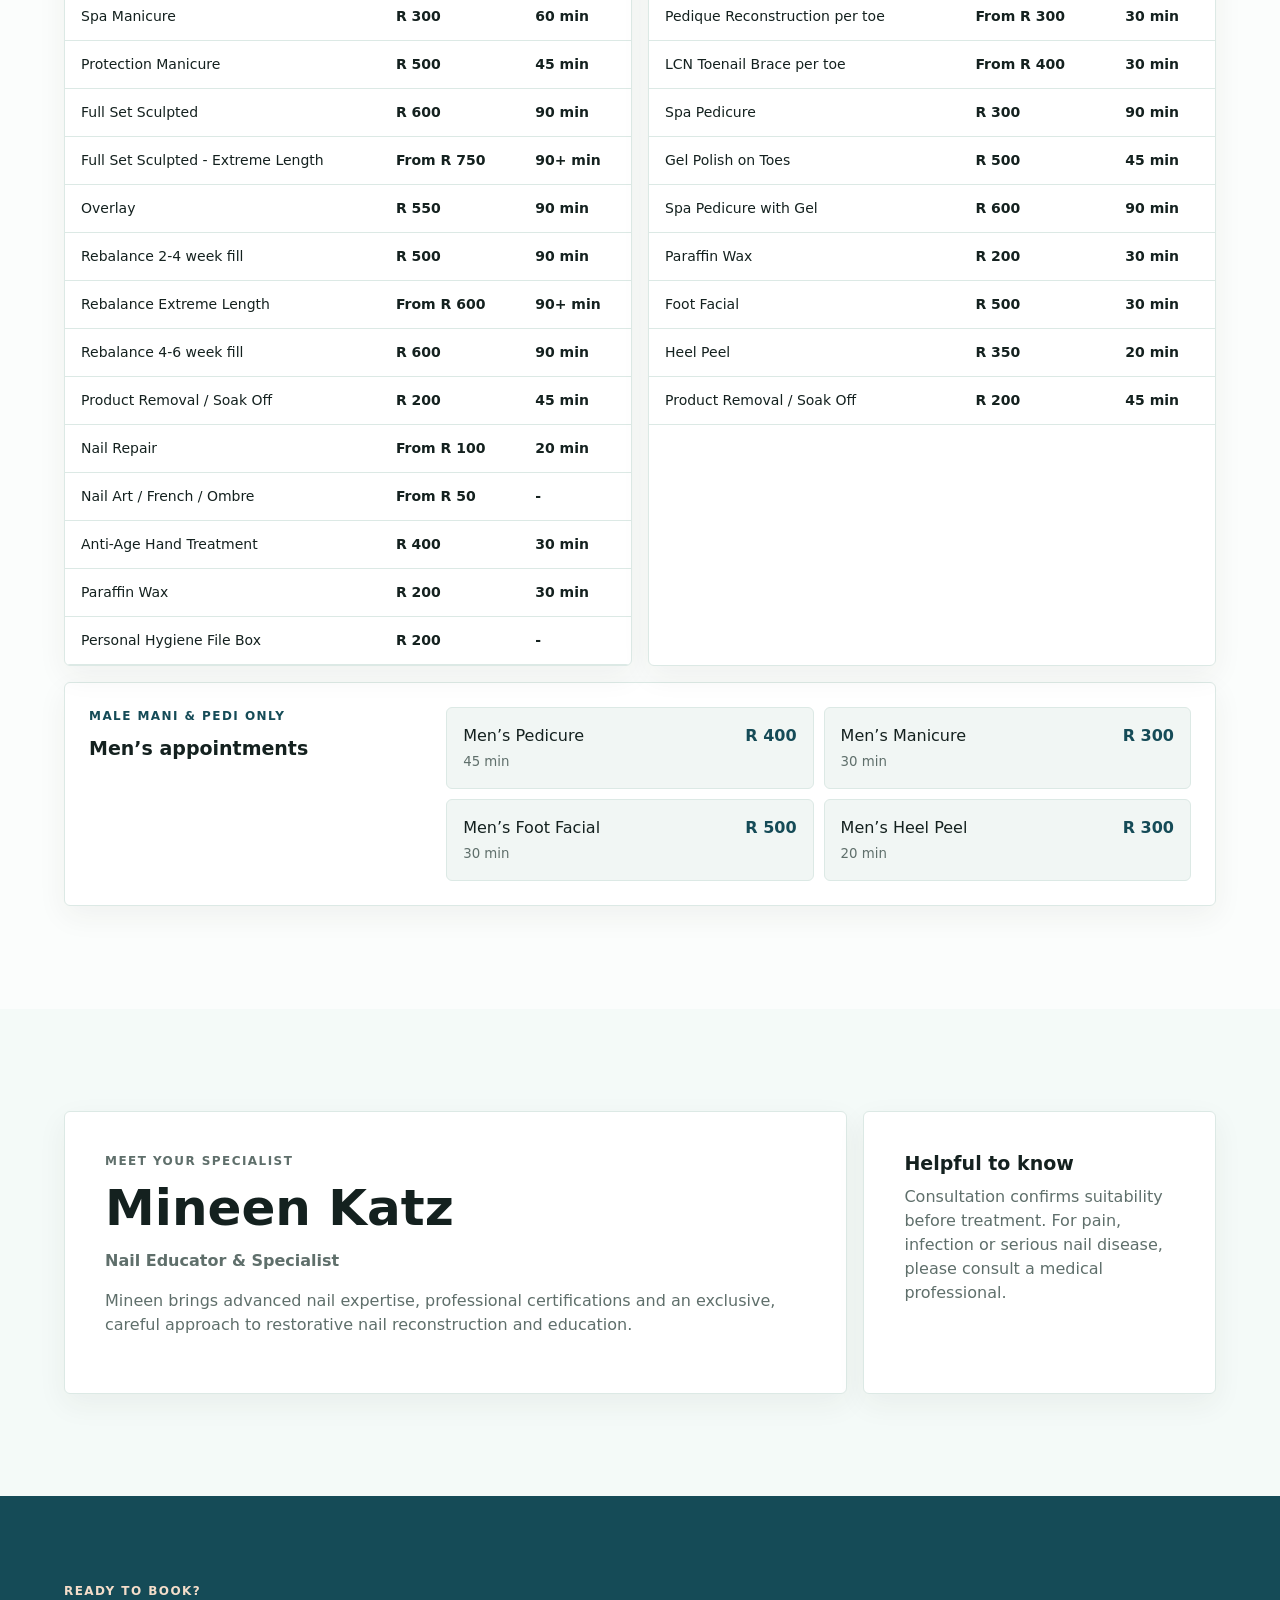
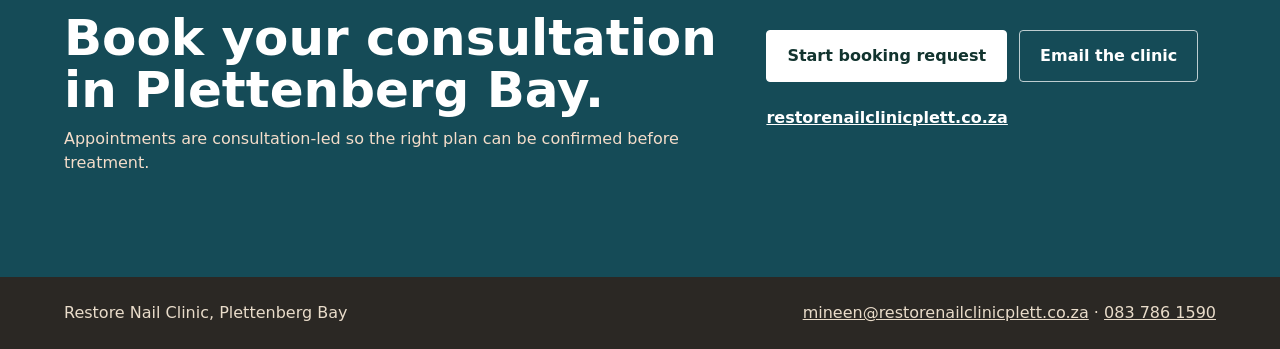
==== commit 49013d1f: "Replace hero with five-toe clinical image" ====
--- a/index.html
+++ b/index.html
@@ -10,7 +10,7 @@
   <meta property="og:description" content="Specialist toenail restoration, LCN Pedique reconstruction and clinical hygiene-led care in Plettenberg Bay.">
   <meta property="og:type" content="website">
   <link rel="canonical" href="https://restorenailclinicplett.co.za/">
-  <link rel="stylesheet" href="styles.css?v=toenail-bright-1">
+  <link rel="stylesheet" href="styles.css?v=five-toes-1">
   <script type="application/ld+json">
   {
     "@context": "https://schema.org",
@@ -76,7 +76,7 @@
         </dl>
       </div>
       <div class="hero-media" aria-label="Restorative nail care visual">
-        <img src="assets/medical-toenail-hero.png" alt="Clinical toenail restoration assessment with gloved specialist hands">
+        <img src="assets/medical-toenail-hero.png?v=five-toes-1" alt="Clinical toenail restoration assessment focused on toes">
         <div class="case-panel">
           <span>Toenail case file</span>
           <dl>
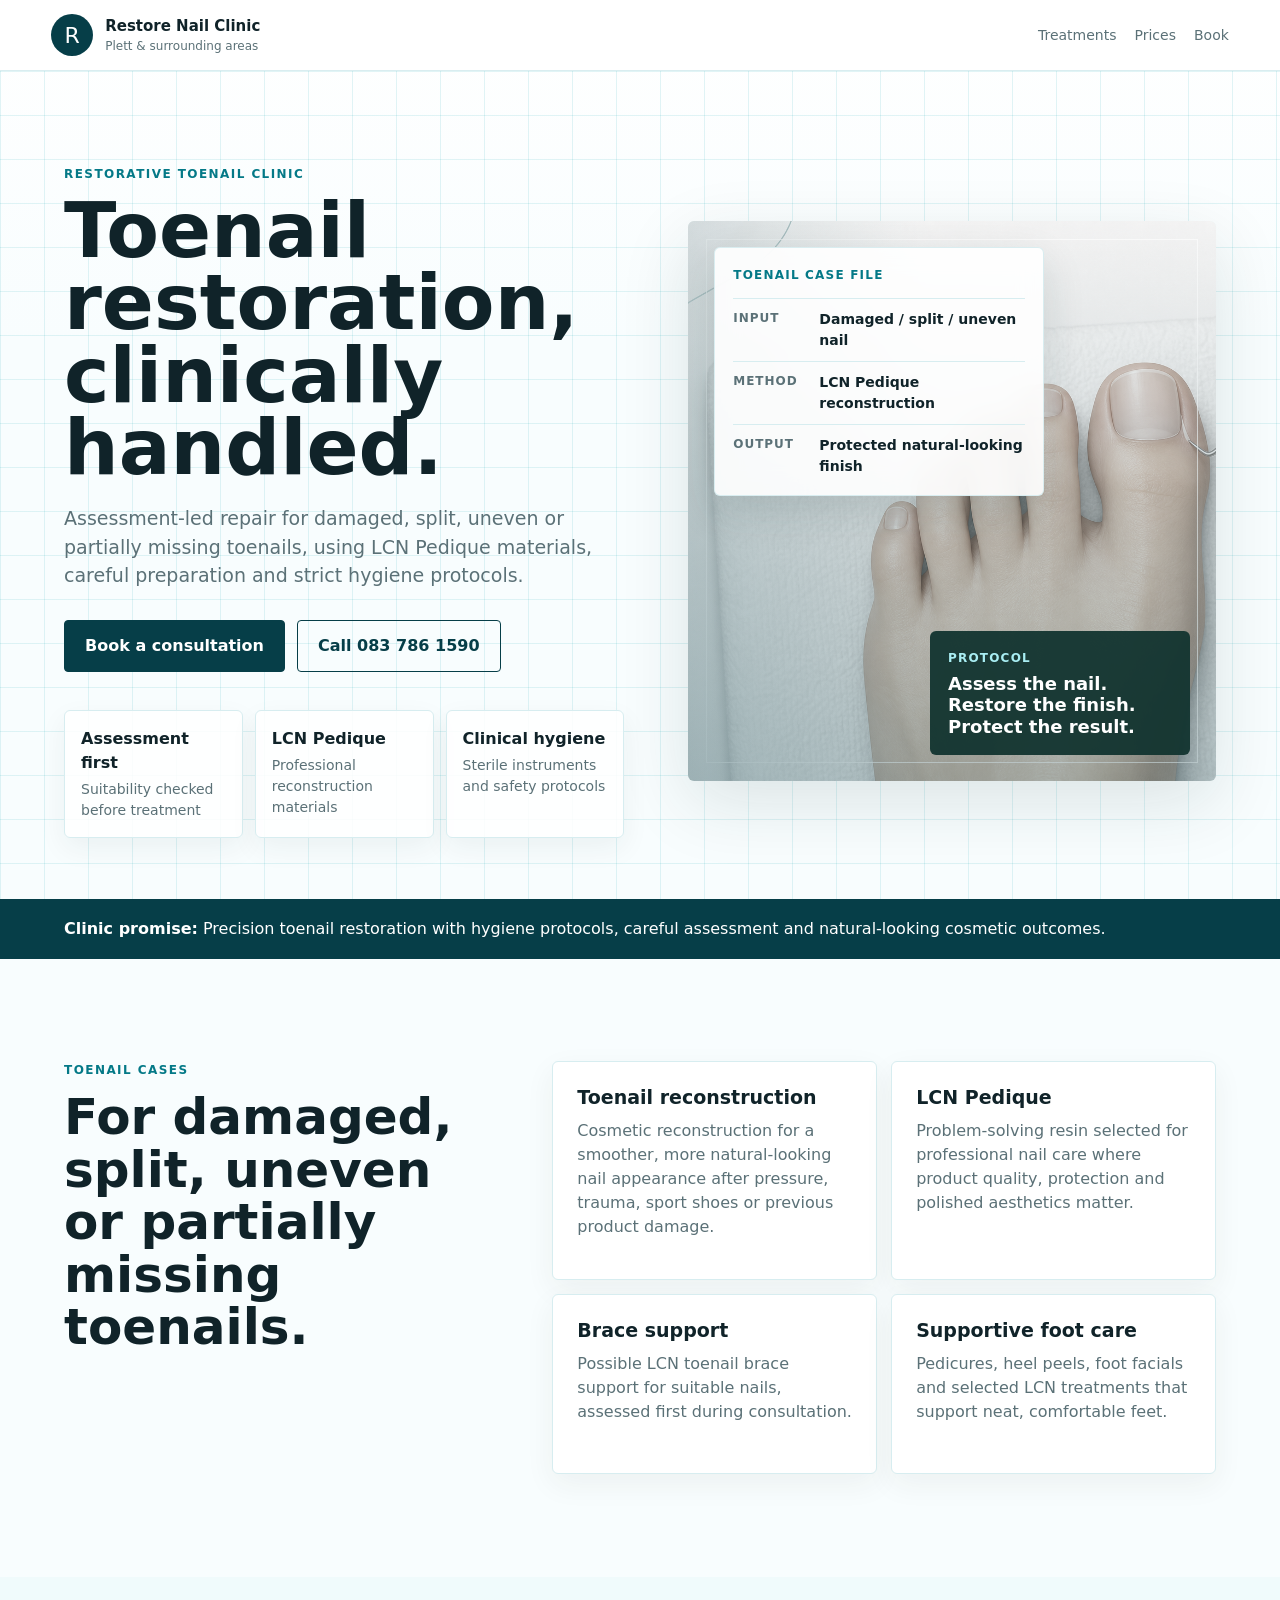
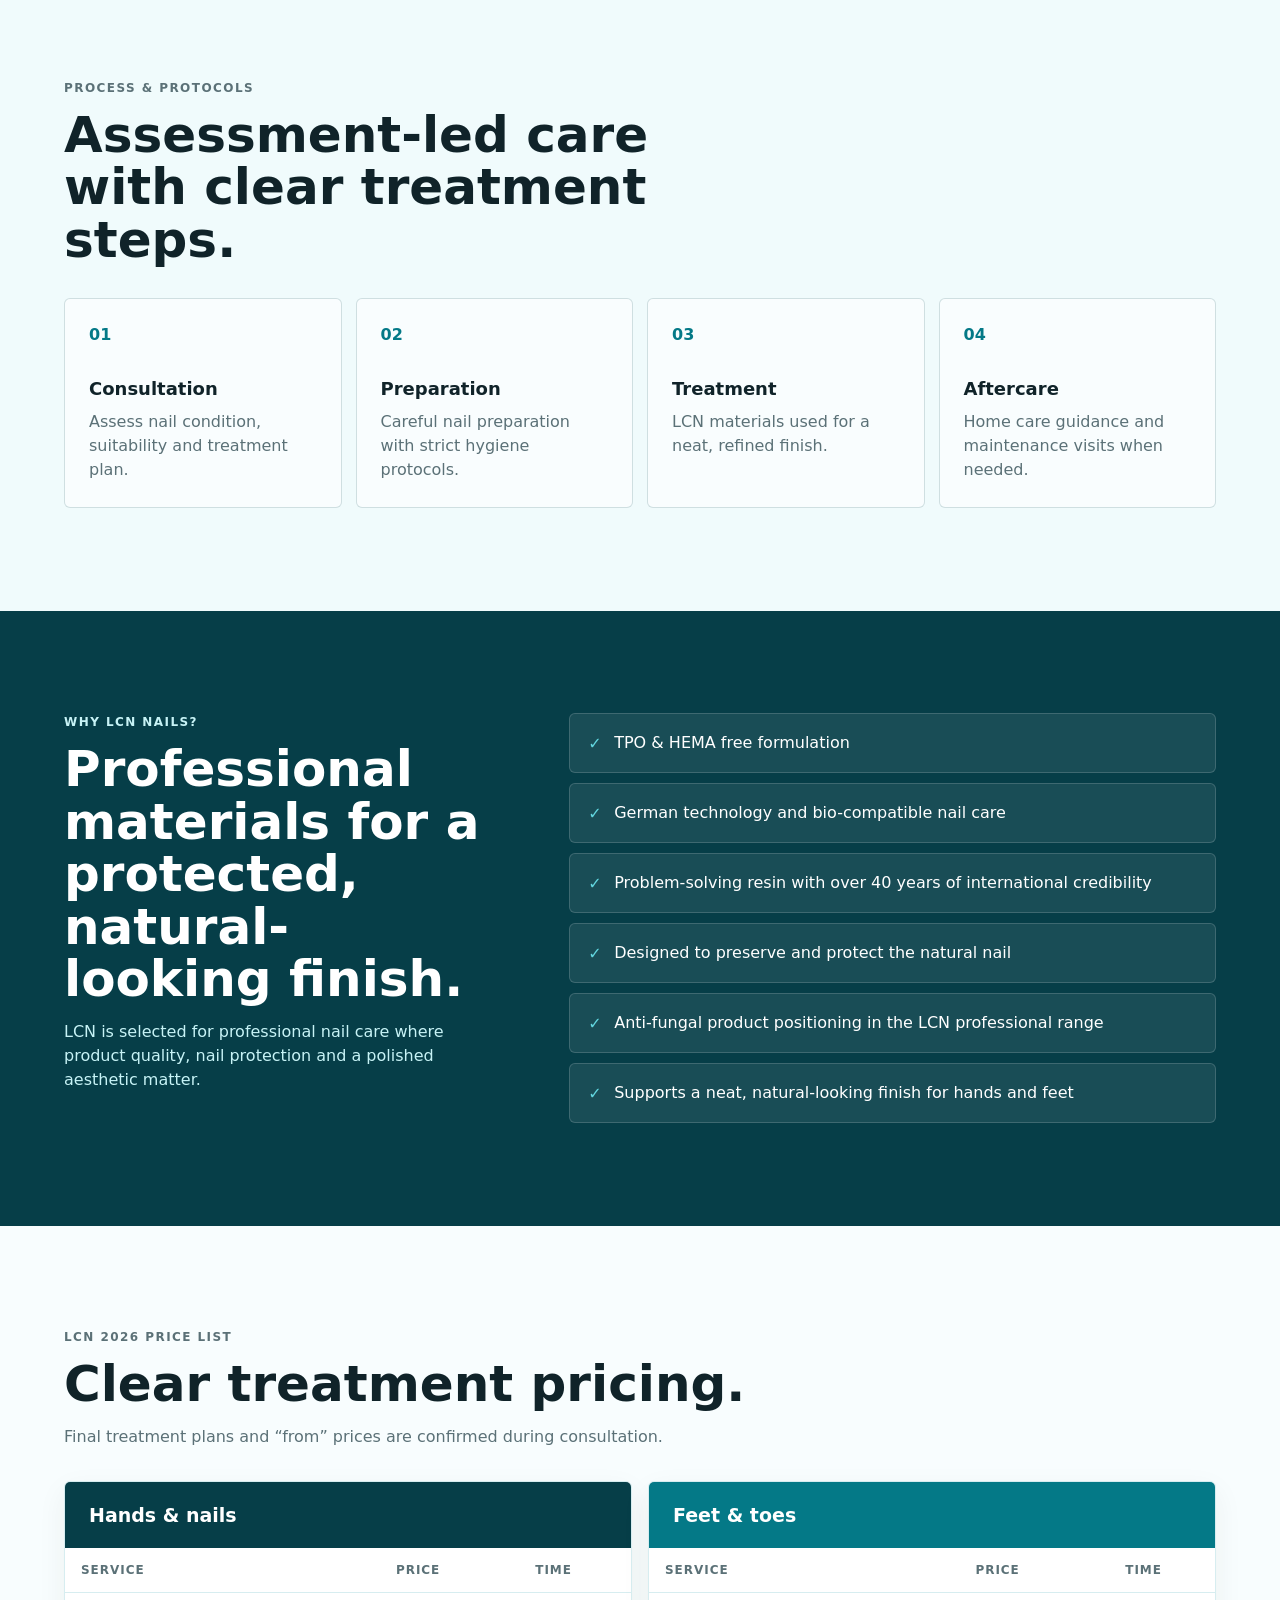
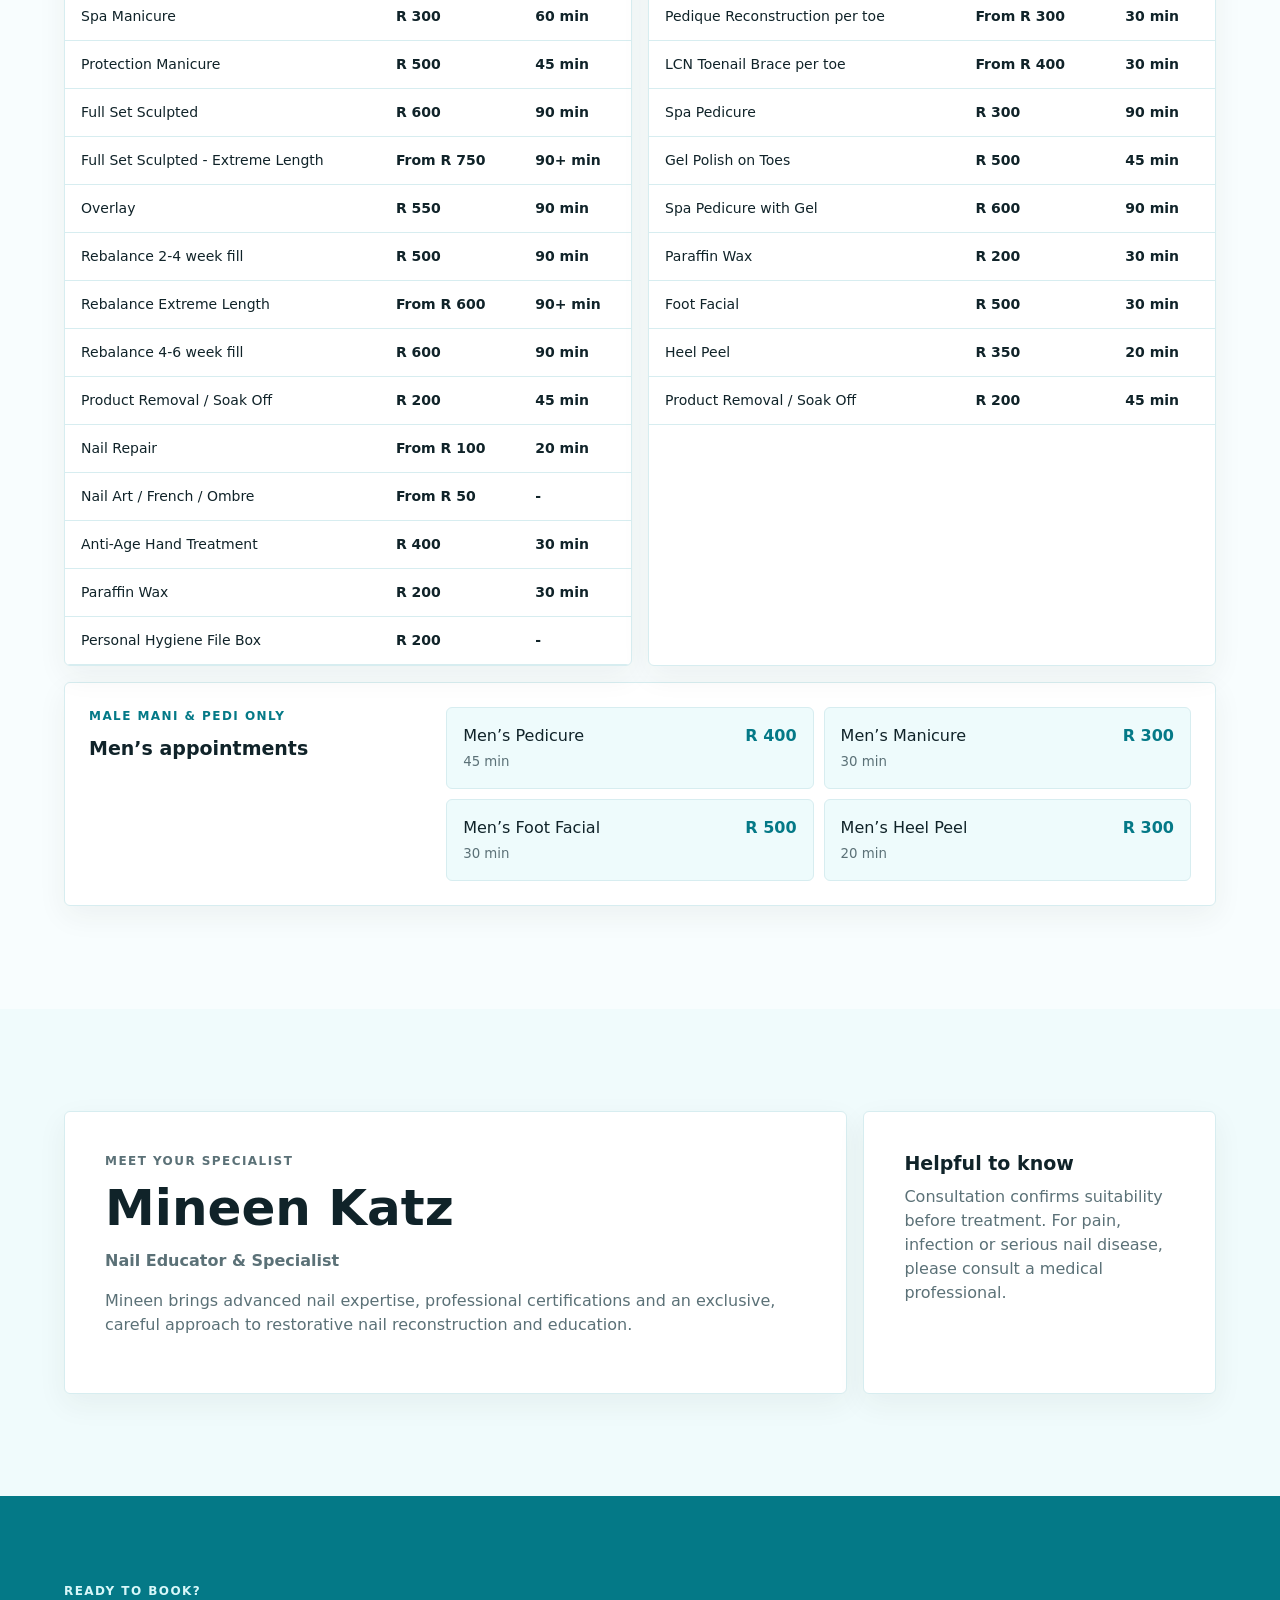
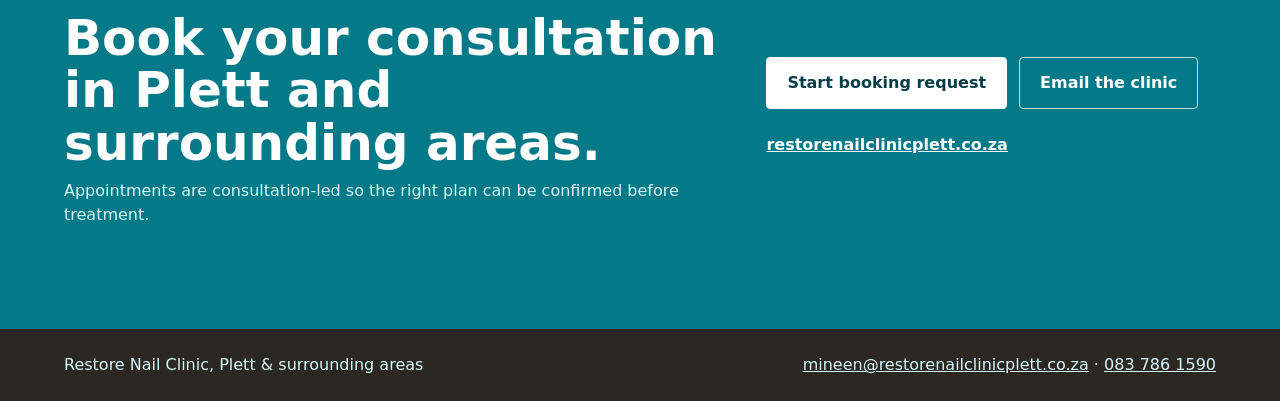
==== commit 27ab4703: "Use turquoise palette and Plett area copy" ====
--- a/index.html
+++ b/index.html
@@ -3,20 +3,20 @@
 <head>
   <meta charset="utf-8">
   <meta name="viewport" content="width=device-width, initial-scale=1">
-  <title>Restore Nail Clinic Plettenberg Bay | Toenail Restoration & LCN Pedique</title>
-  <meta name="description" content="Specialist toenail restoration, LCN Pedique reconstruction and toenail brace assessment in Plettenberg Bay. Book with Mineen Katz.">
-  <meta name="theme-color" content="#f7faf9">
-  <meta property="og:title" content="Restore Nail Clinic Plettenberg Bay">
-  <meta property="og:description" content="Specialist toenail restoration, LCN Pedique reconstruction and clinical hygiene-led care in Plettenberg Bay.">
+  <title>Restore Nail Clinic Plett | Toenail Restoration & LCN Pedique</title>
+  <meta name="description" content="Specialist toenail restoration, LCN Pedique reconstruction and toenail brace assessment in Plett and surrounding areas. Book with Mineen Katz.">
+  <meta name="theme-color" content="#f4fcfd">
+  <meta property="og:title" content="Restore Nail Clinic Plett">
+  <meta property="og:description" content="Specialist toenail restoration, LCN Pedique reconstruction and clinical hygiene-led care in Plett and surrounding areas.">
   <meta property="og:type" content="website">
   <link rel="canonical" href="https://restorenailclinicplett.co.za/">
-  <link rel="stylesheet" href="styles.css?v=five-toes-1">
+  <link rel="stylesheet" href="styles.css?v=turquoise-areas-1">
   <script type="application/ld+json">
   {
     "@context": "https://schema.org",
     "@type": "HealthAndBeautyBusiness",
     "name": "Restore Nail Clinic",
-    "description": "Specialist restorative toenail clinic for LCN Pedique reconstruction, toenail brace assessment and professional nail care in Plettenberg Bay.",
+    "description": "Specialist restorative toenail clinic for LCN Pedique reconstruction, toenail brace assessment and professional nail care in Plett and surrounding areas.",
     "url": "https://restorenailclinicplett.co.za/",
     "telephone": "+27837861590",
     "email": "mineen@restorenailclinicplett.co.za",
@@ -40,7 +40,7 @@
       <span class="brand-mark">R</span>
       <span>
         <strong>Restore Nail Clinic</strong>
-        <small>Plettenberg Bay</small>
+        <small>Plett & surrounding areas</small>
       </span>
     </a>
     <nav aria-label="Primary navigation">
@@ -76,7 +76,7 @@
         </dl>
       </div>
       <div class="hero-media" aria-label="Restorative nail care visual">
-        <img src="assets/medical-toenail-hero.png?v=five-toes-1" alt="Clinical toenail restoration assessment focused on toes">
+        <img src="assets/medical-toenail-hero.png?v=turquoise-areas-1" alt="Clinical toenail restoration assessment focused on toes">
         <div class="case-panel">
           <span>Toenail case file</span>
           <dl>
@@ -256,7 +256,7 @@
     <section class="booking-section" id="booking">
       <div>
         <p class="eyebrow">Ready to book?</p>
-        <h2>Book your consultation in Plettenberg Bay.</h2>
+        <h2>Book your consultation in Plett and surrounding areas.</h2>
         <p>Appointments are consultation-led so the right plan can be confirmed before treatment.</p>
       </div>
       <div class="booking-actions">
@@ -268,7 +268,7 @@
   </main>
 
   <footer class="site-footer">
-    <p>Restore Nail Clinic, Plettenberg Bay</p>
+    <p>Restore Nail Clinic, Plett & surrounding areas</p>
     <p><a href="mailto:mineen@restorenailclinicplett.co.za">mineen@restorenailclinicplett.co.za</a> · <a href="tel:+27837861590">083 786 1590</a></p>
   </footer>
 </body>
--- a/styles.css
+++ b/styles.css
@@ -1,14 +1,14 @@
 :root {
   color-scheme: light;
-  --ink: #14211f;
-  --muted: #5f6f6b;
-  --paper: #fbfdfc;
-  --warm: #f2f8f6;
-  --clay: #2c6571;
-  --clay-dark: #154b57;
-  --sage: #557568;
-  --sage-dark: #12342f;
-  --line: #dce9e5;
+  --ink: #102329;
+  --muted: #5b7177;
+  --paper: #f8fdfe;
+  --warm: #eefbfc;
+  --clay: #12a7b4;
+  --clay-dark: #047987;
+  --sage: #2bb8c5;
+  --sage-dark: #063e48;
+  --line: #d7edf0;
   --white: #ffffff;
   --shadow: 0 22px 70px rgba(18, 52, 47, 0.12);
   font-family: Inter, ui-sans-serif, system-ui, -apple-system, BlinkMacSystemFont, "Segoe UI", sans-serif;
@@ -49,7 +49,7 @@
   gap: 24px;
   padding: 14px clamp(18px, 4vw, 56px);
   background: rgba(255, 255, 255, 0.94);
-  border-bottom: 1px solid rgba(216, 228, 224, 0.9);
+  border-bottom: 1px solid rgba(215, 237, 240, 0.95);
   backdrop-filter: blur(18px);
 }
 
@@ -111,8 +111,8 @@
   min-height: calc(100vh - 72px);
   padding: clamp(36px, 6vw, 86px) clamp(18px, 5vw, 72px) 44px;
   background:
-    linear-gradient(90deg, rgba(216, 228, 224, 0.52) 1px, transparent 1px),
-    linear-gradient(180deg, rgba(216, 228, 224, 0.52) 1px, transparent 1px);
+    linear-gradient(90deg, rgba(18, 167, 180, 0.12) 1px, transparent 1px),
+    linear-gradient(180deg, rgba(18, 167, 180, 0.12) 1px, transparent 1px);
   background-size: 44px 44px;
 }
 
@@ -234,7 +234,7 @@
   position: relative;
   min-height: 560px;
   overflow: hidden;
-  background: #dfe9e5;
+  background: #e8f8fa;
   border-radius: 6px;
   box-shadow: var(--shadow);
 }
@@ -261,8 +261,8 @@
   inset: 0;
   z-index: 1;
   background:
-    linear-gradient(180deg, rgba(247, 250, 249, 0.08), rgba(18, 52, 47, 0.34)),
-    linear-gradient(90deg, rgba(18, 52, 47, 0.2), transparent 44%);
+    linear-gradient(180deg, rgba(247, 250, 249, 0.08), rgba(6, 62, 72, 0.26)),
+    linear-gradient(90deg, rgba(6, 62, 72, 0.14), transparent 44%);
   content: "";
   pointer-events: none;
 }
@@ -276,7 +276,7 @@
   padding: 18px;
   color: var(--ink);
   background: rgba(255, 255, 255, 0.9);
-  border: 1px solid rgba(216, 228, 224, 0.9);
+  border: 1px solid rgba(215, 237, 240, 0.95);
   border-radius: 6px;
   box-shadow: 0 16px 42px rgba(18, 52, 47, 0.14);
   backdrop-filter: blur(12px);
@@ -336,7 +336,7 @@
 .media-card span {
   display: block;
   margin-bottom: 6px;
-  color: #b8d3ca;
+  color: #a9eef3;
   font-size: 12px;
   font-weight: 800;
   letter-spacing: 0.1em;
@@ -402,7 +402,7 @@
 }
 
 .process-section {
-  background: #f4faf8;
+  background: #f0fbfc;
 }
 
 .section-heading {
@@ -456,7 +456,7 @@
 
 .lcn-section .eyebrow,
 .lcn-section p {
-  color: #cde0da;
+  color: #c7f3f6;
 }
 
 .check-list {
@@ -479,13 +479,13 @@
   position: absolute;
   left: 18px;
   top: 18px;
-  color: #8cc0b0;
+  color: #62d6df;
   content: "✓";
   font-weight: 900;
 }
 
 .prices-section {
-  background: #fbfdfc;
+  background: #f8fdfe;
 }
 
 .price-layout {
@@ -562,7 +562,7 @@
   grid-template-columns: 1fr auto;
   gap: 4px 12px;
   padding: 16px;
-  background: #f1f6f4;
+  background: #eefbfc;
   border: 1px solid var(--line);
   border-radius: 6px;
 }
@@ -580,7 +580,7 @@
   display: grid;
   grid-template-columns: minmax(0, 1fr) minmax(260px, 0.45fr);
   gap: 16px;
-  background: #f4faf8;
+  background: #f0fbfc;
 }
 
 .practitioner-card,
@@ -604,7 +604,7 @@
 
 .booking-section .eyebrow,
 .booking-section p {
-  color: #f4ddca;
+  color: #d7f7f9;
 }
 
 .booking-section h2 {
@@ -650,7 +650,7 @@
 
 .site-footer,
 .site-footer a {
-  color: #e9dcca;
+  color: #d7f7f9;
 }
 
 .booking-hero {
@@ -659,7 +659,7 @@
   gap: clamp(24px, 5vw, 60px);
   align-items: end;
   padding: clamp(44px, 7vw, 92px) clamp(18px, 5vw, 72px);
-  background: linear-gradient(135deg, #ffffff 0%, #f0f8f5 100%);
+  background: linear-gradient(135deg, #ffffff 0%, #ecfbfd 100%);
 }
 
 .booking-hero h1 {
@@ -739,7 +739,7 @@
   min-height: 48px;
   padding: 12px 13px;
   color: var(--ink);
-  background: #fffdf9;
+  background: #fbfeff;
   border: 1px solid var(--line);
   border-radius: 4px;
   font: inherit;
@@ -752,7 +752,7 @@
 input:focus,
 select:focus,
 textarea:focus {
-  outline: 3px solid rgba(98, 116, 104, 0.22);
+  outline: 3px solid rgba(18, 167, 180, 0.22);
   border-color: var(--sage);
 }
 
@@ -779,7 +779,7 @@
   gap: 10px;
   align-items: flex-start;
   padding: 12px;
-  background: #f1f6f4;
+  background: #eefbfc;
   border: 1px solid var(--line);
   border-radius: 6px;
   font-size: 14px;
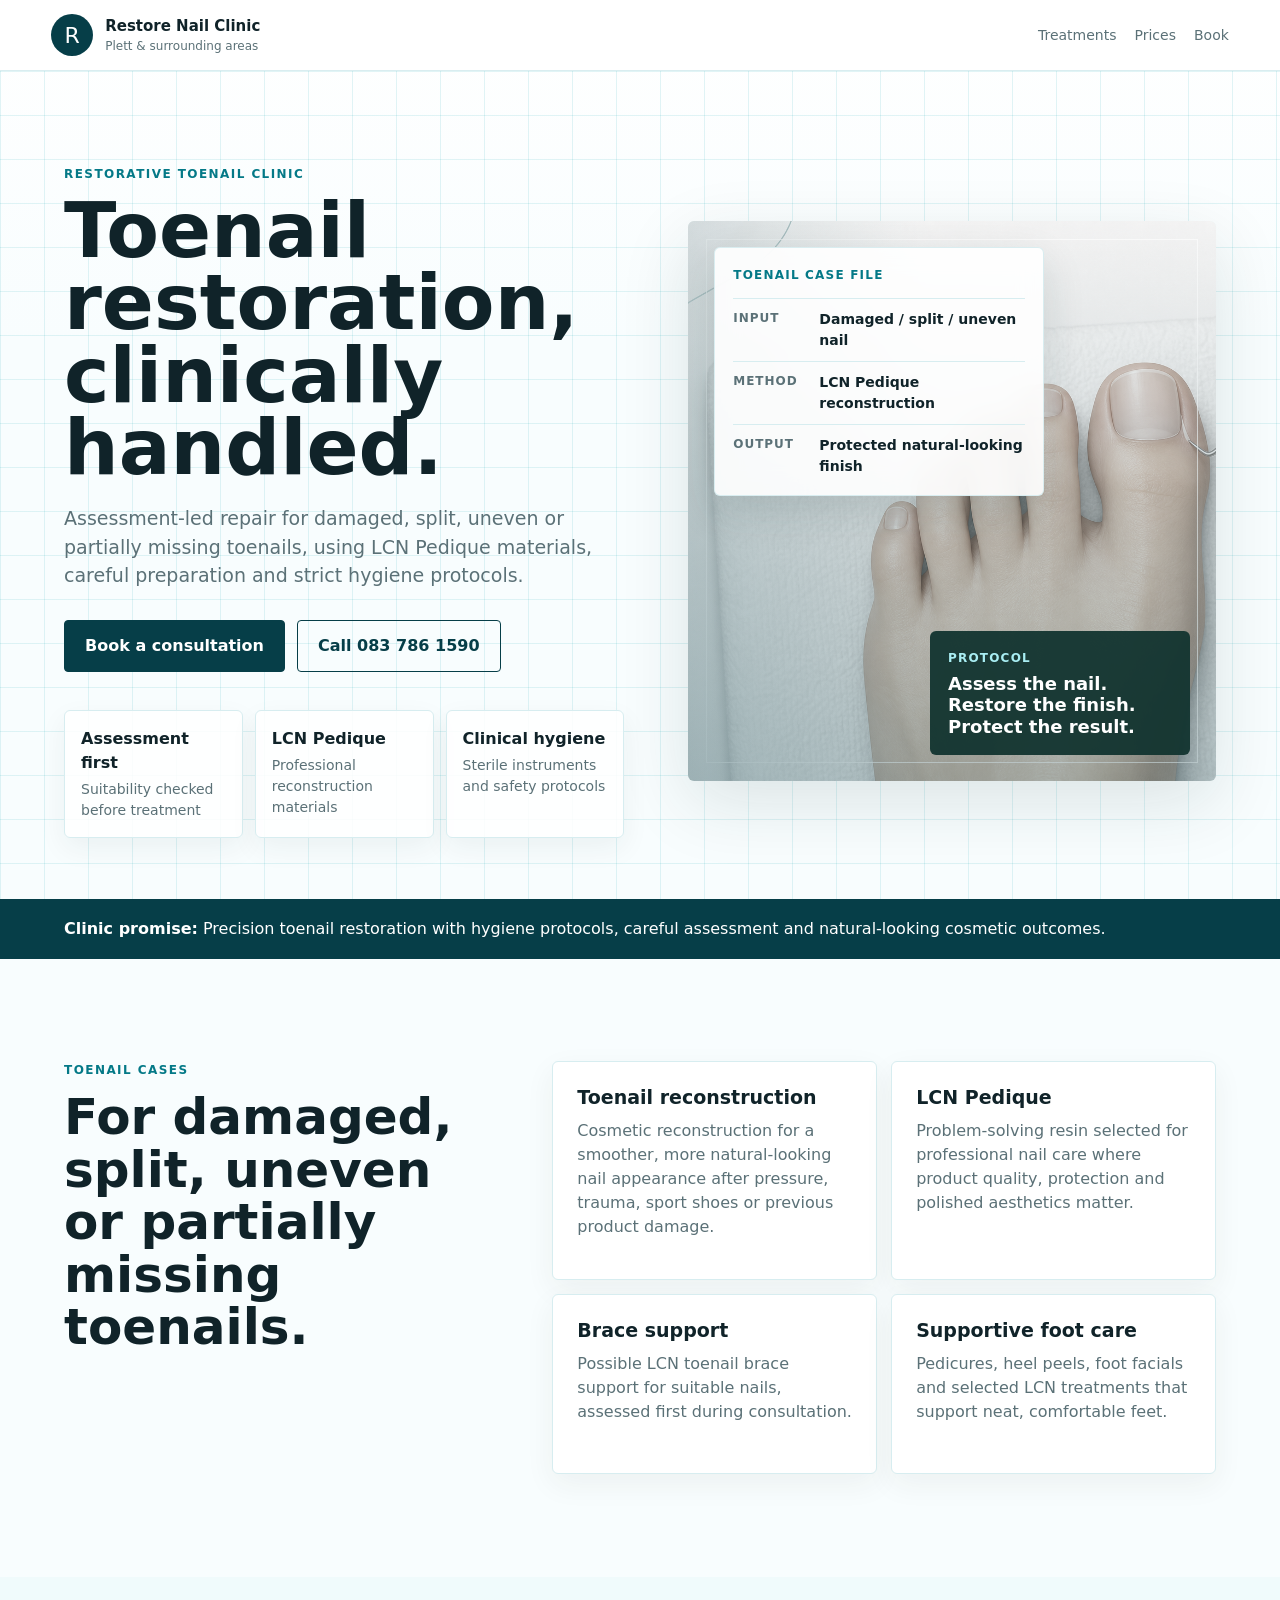
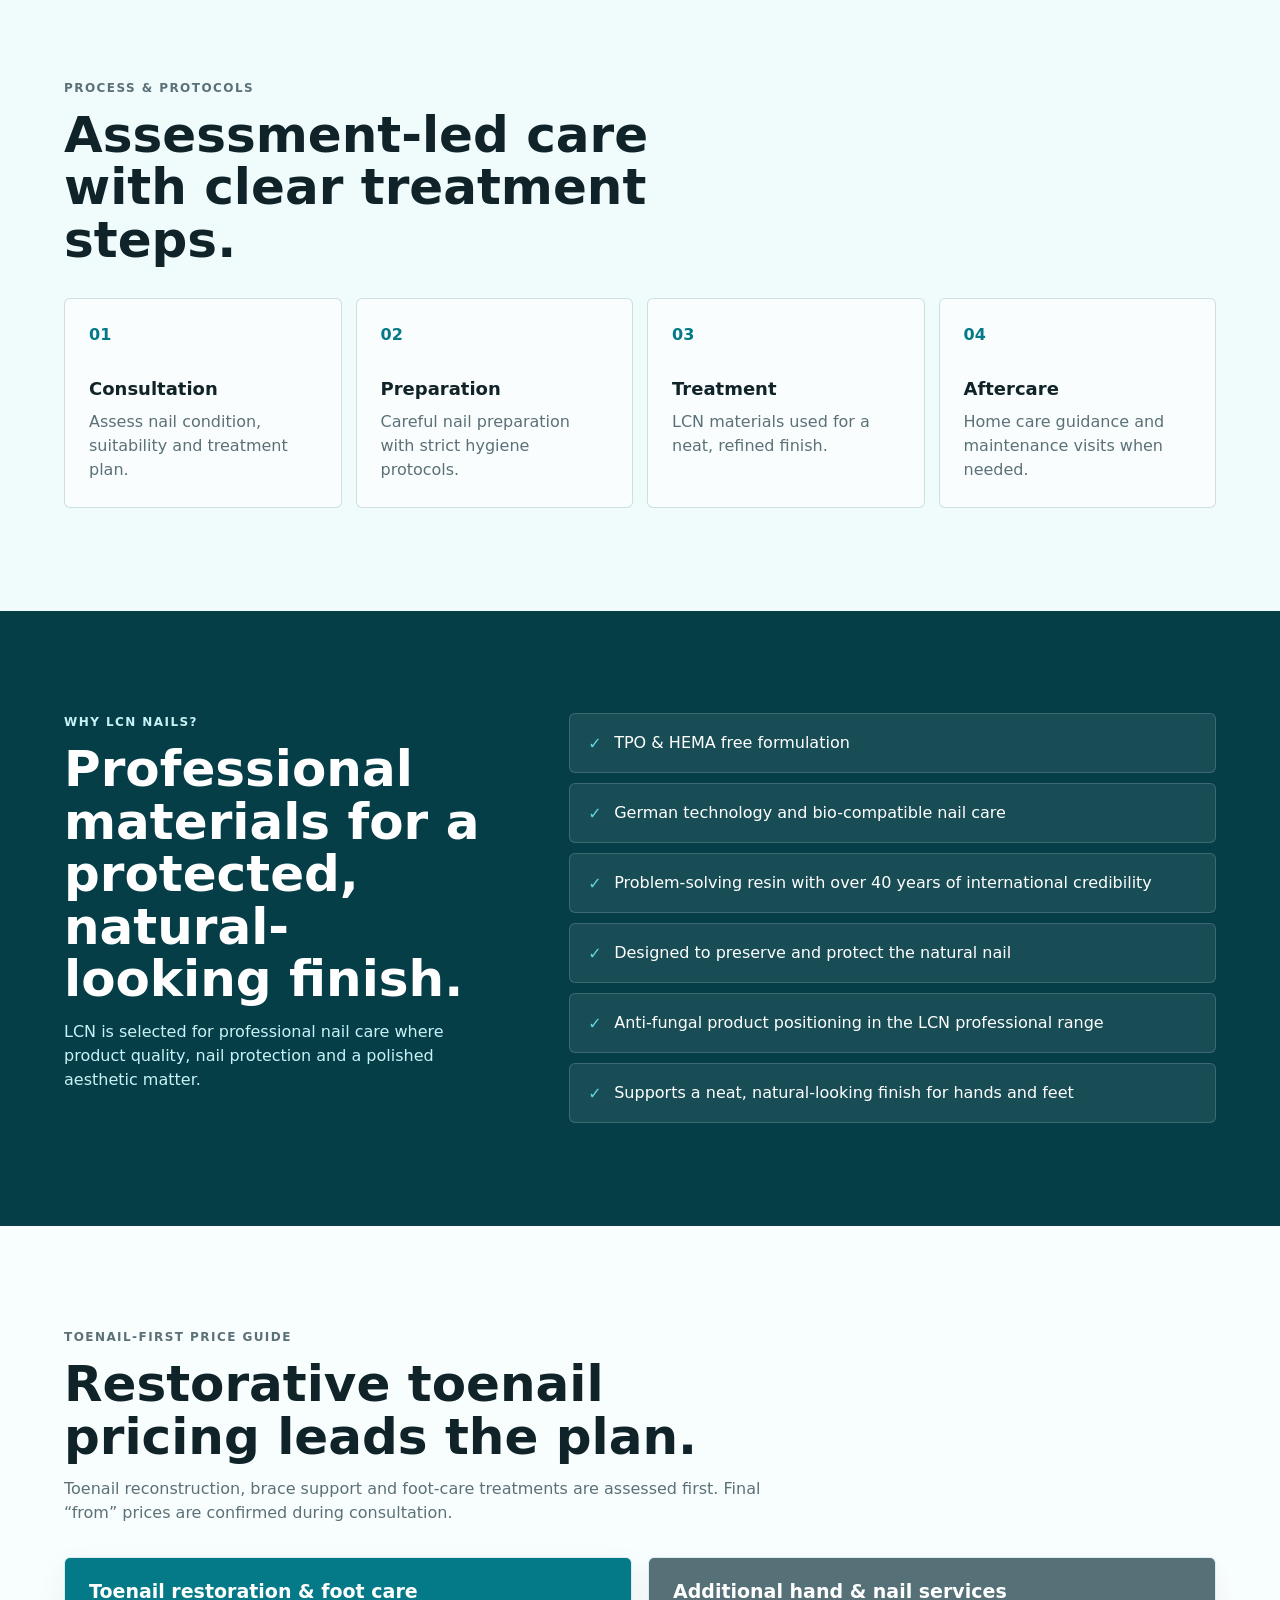
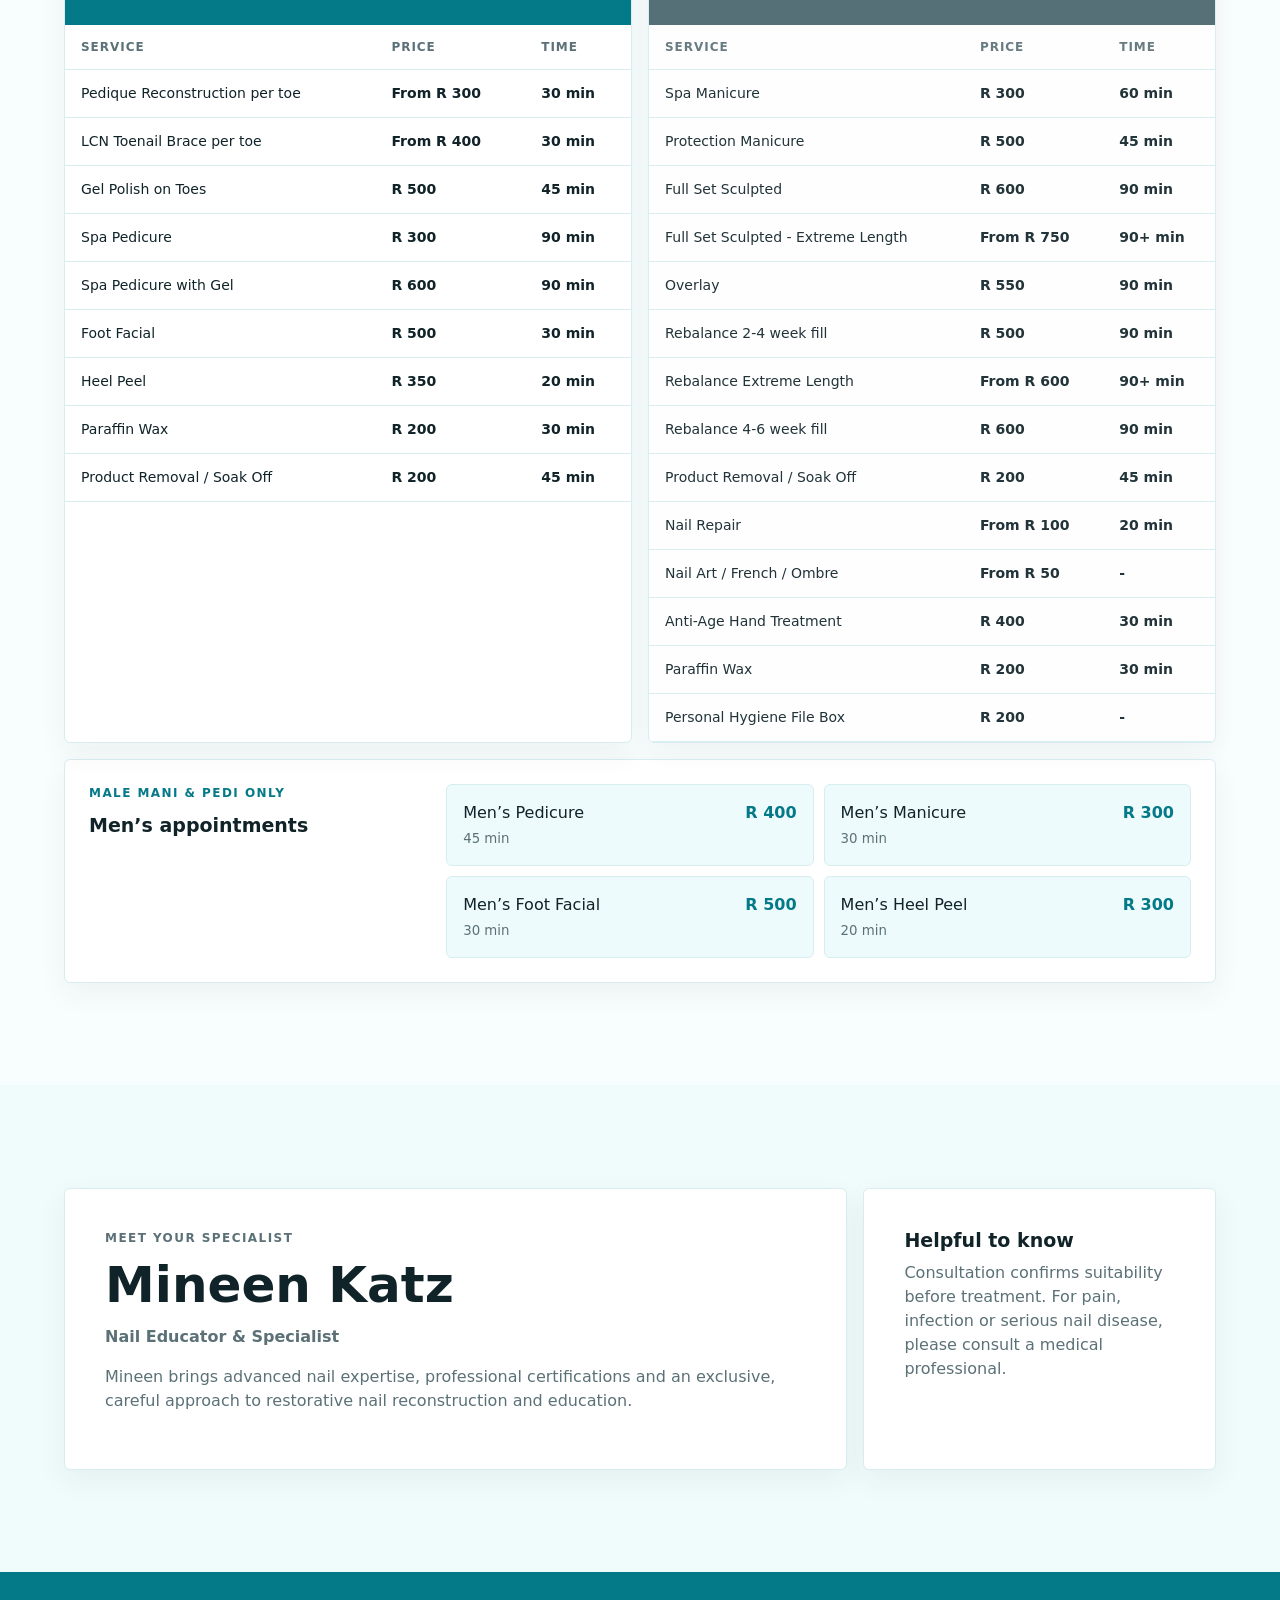
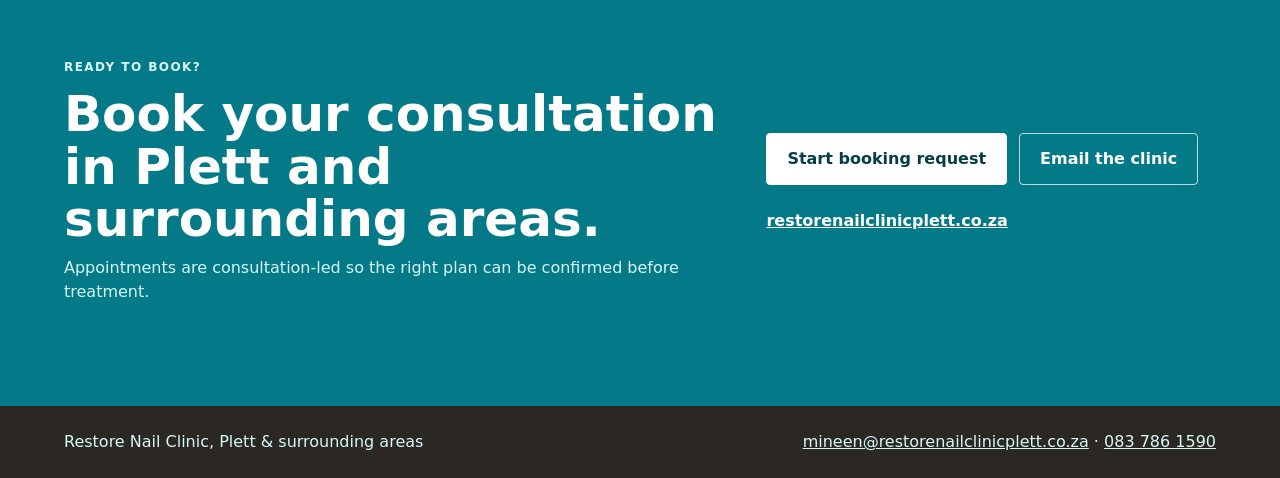
==== commit d315f9c9: "Lead pricing with toenail restoration" ====
--- a/index.html
+++ b/index.html
@@ -10,7 +10,7 @@
   <meta property="og:description" content="Specialist toenail restoration, LCN Pedique reconstruction and clinical hygiene-led care in Plett and surrounding areas.">
   <meta property="og:type" content="website">
   <link rel="canonical" href="https://restorenailclinicplett.co.za/">
-  <link rel="stylesheet" href="styles.css?v=turquoise-areas-1">
+  <link rel="stylesheet" href="styles.css?v=toenail-prices-1">
   <script type="application/ld+json">
   {
     "@context": "https://schema.org",
@@ -76,7 +76,7 @@
         </dl>
       </div>
       <div class="hero-media" aria-label="Restorative nail care visual">
-        <img src="assets/medical-toenail-hero.png?v=turquoise-areas-1" alt="Clinical toenail restoration assessment focused on toes">
+        <img src="assets/medical-toenail-hero.png?v=toenail-prices-1" alt="Clinical toenail restoration assessment focused on toes">
         <div class="case-panel">
           <span>Toenail case file</span>
           <dl>
@@ -168,14 +168,36 @@
 
     <section class="section prices-section" id="prices">
       <div class="section-heading">
-        <p class="eyebrow">LCN 2026 price list</p>
-        <h2>Clear treatment pricing.</h2>
-        <p>Final treatment plans and “from” prices are confirmed during consultation.</p>
+        <p class="eyebrow">Toenail-first price guide</p>
+        <h2>Restorative toenail pricing leads the plan.</h2>
+        <p>Toenail reconstruction, brace support and foot-care treatments are assessed first. Final “from” prices are confirmed during consultation.</p>
       </div>
 
       <div class="price-layout">
-        <article class="price-panel">
-          <h3>Hands & nails</h3>
+        <article class="price-panel accent">
+          <h3>Toenail restoration & foot care</h3>
+          <div class="table-wrap">
+            <table>
+              <thead>
+                <tr><th>Service</th><th>Price</th><th>Time</th></tr>
+              </thead>
+              <tbody>
+                <tr><td>Pedique Reconstruction per toe</td><td>From R 300</td><td>30 min</td></tr>
+                <tr><td>LCN Toenail Brace per toe</td><td>From R 400</td><td>30 min</td></tr>
+                <tr><td>Gel Polish on Toes</td><td>R 500</td><td>45 min</td></tr>
+                <tr><td>Spa Pedicure</td><td>R 300</td><td>90 min</td></tr>
+                <tr><td>Spa Pedicure with Gel</td><td>R 600</td><td>90 min</td></tr>
+                <tr><td>Foot Facial</td><td>R 500</td><td>30 min</td></tr>
+                <tr><td>Heel Peel</td><td>R 350</td><td>20 min</td></tr>
+                <tr><td>Paraffin Wax</td><td>R 200</td><td>30 min</td></tr>
+                <tr><td>Product Removal / Soak Off</td><td>R 200</td><td>45 min</td></tr>
+              </tbody>
+            </table>
+          </div>
+        </article>
+
+        <article class="price-panel secondary-panel">
+          <h3>Additional hand & nail services</h3>
           <div class="table-wrap">
             <table>
               <thead>
@@ -200,28 +222,6 @@
             </table>
           </div>
         </article>
-
-        <article class="price-panel accent">
-          <h3>Feet & toes</h3>
-          <div class="table-wrap">
-            <table>
-              <thead>
-                <tr><th>Service</th><th>Price</th><th>Time</th></tr>
-              </thead>
-              <tbody>
-                <tr><td>Pedique Reconstruction per toe</td><td>From R 300</td><td>30 min</td></tr>
-                <tr><td>LCN Toenail Brace per toe</td><td>From R 400</td><td>30 min</td></tr>
-                <tr><td>Spa Pedicure</td><td>R 300</td><td>90 min</td></tr>
-                <tr><td>Gel Polish on Toes</td><td>R 500</td><td>45 min</td></tr>
-                <tr><td>Spa Pedicure with Gel</td><td>R 600</td><td>90 min</td></tr>
-                <tr><td>Paraffin Wax</td><td>R 200</td><td>30 min</td></tr>
-                <tr><td>Foot Facial</td><td>R 500</td><td>30 min</td></tr>
-                <tr><td>Heel Peel</td><td>R 350</td><td>20 min</td></tr>
-                <tr><td>Product Removal / Soak Off</td><td>R 200</td><td>45 min</td></tr>
-              </tbody>
-            </table>
-          </div>
-        </article>
       </div>
 
       <article class="male-panel">
--- a/styles.css
+++ b/styles.css
@@ -509,6 +509,14 @@
   background: var(--clay-dark);
 }
 
+.price-panel.secondary-panel {
+  opacity: 0.92;
+}
+
+.price-panel.secondary-panel h3 {
+  background: #48656b;
+}
+
 .table-wrap {
   overflow-x: auto;
 }
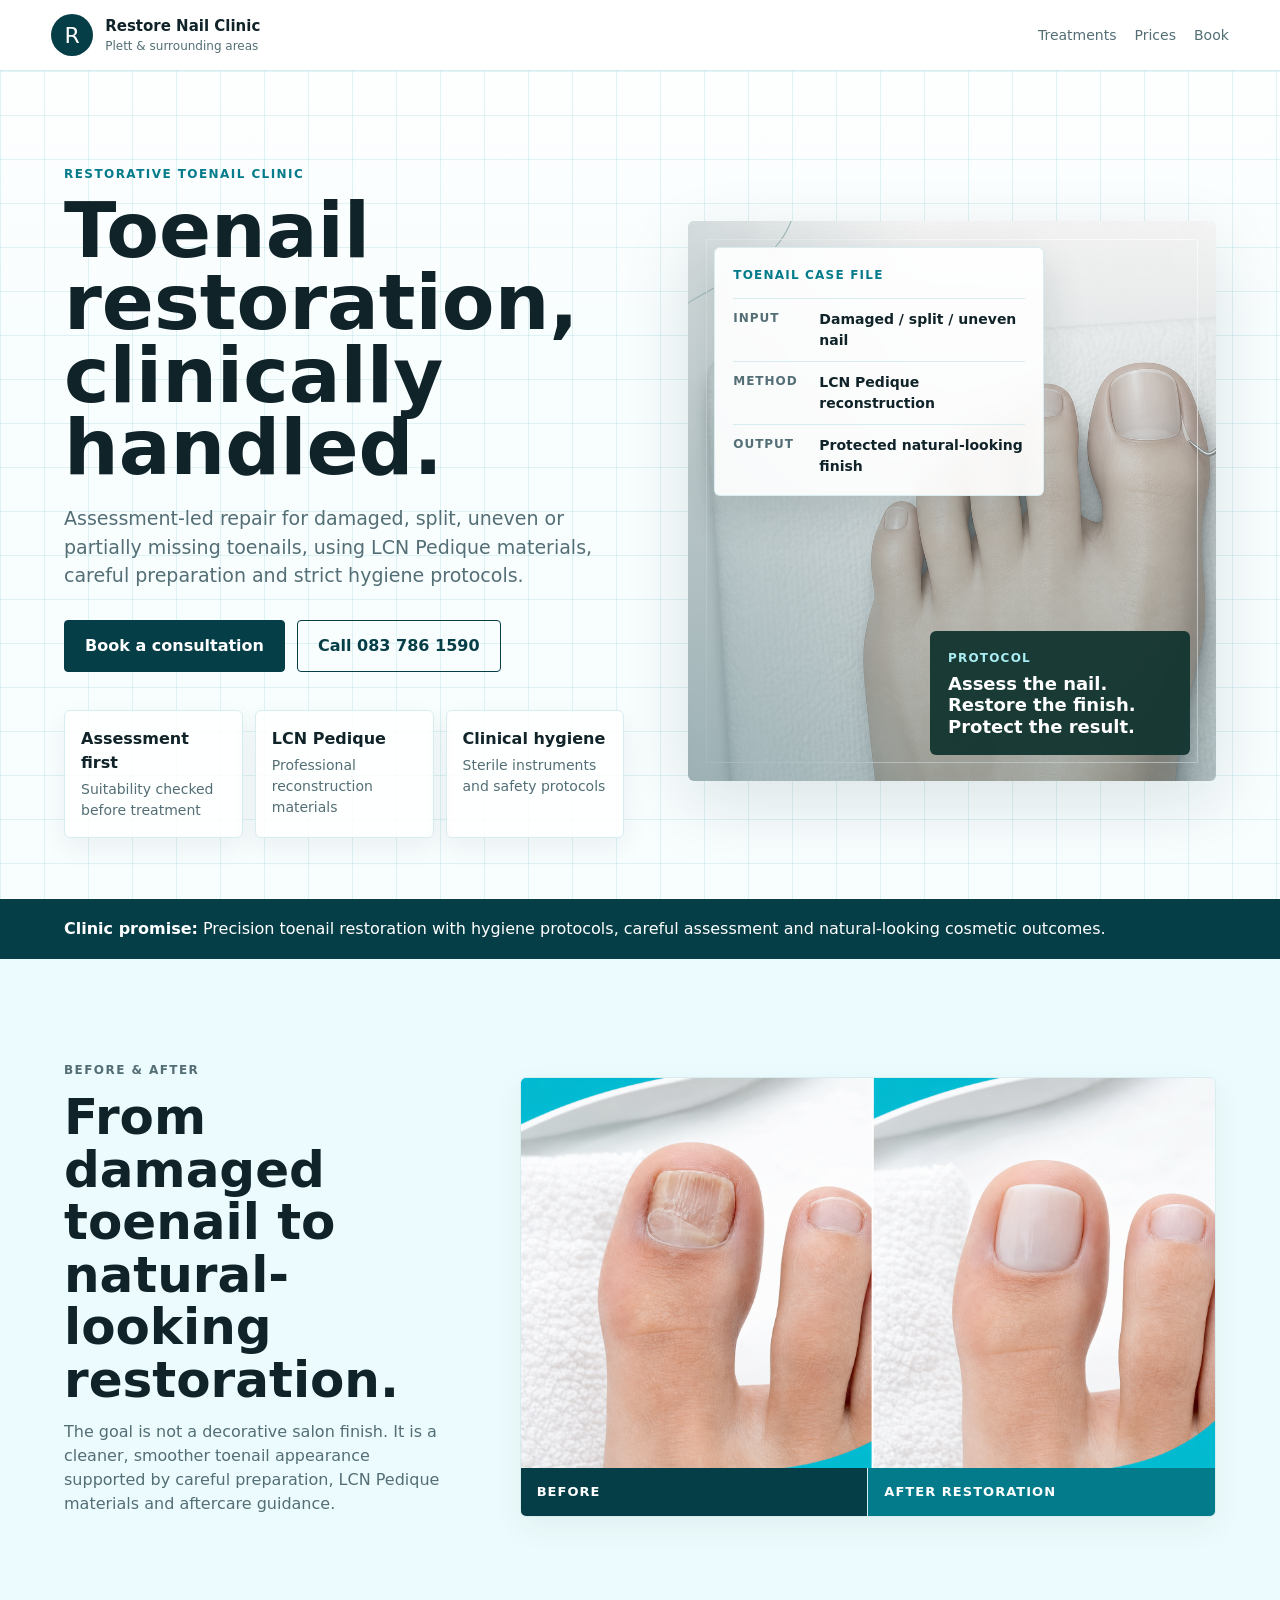
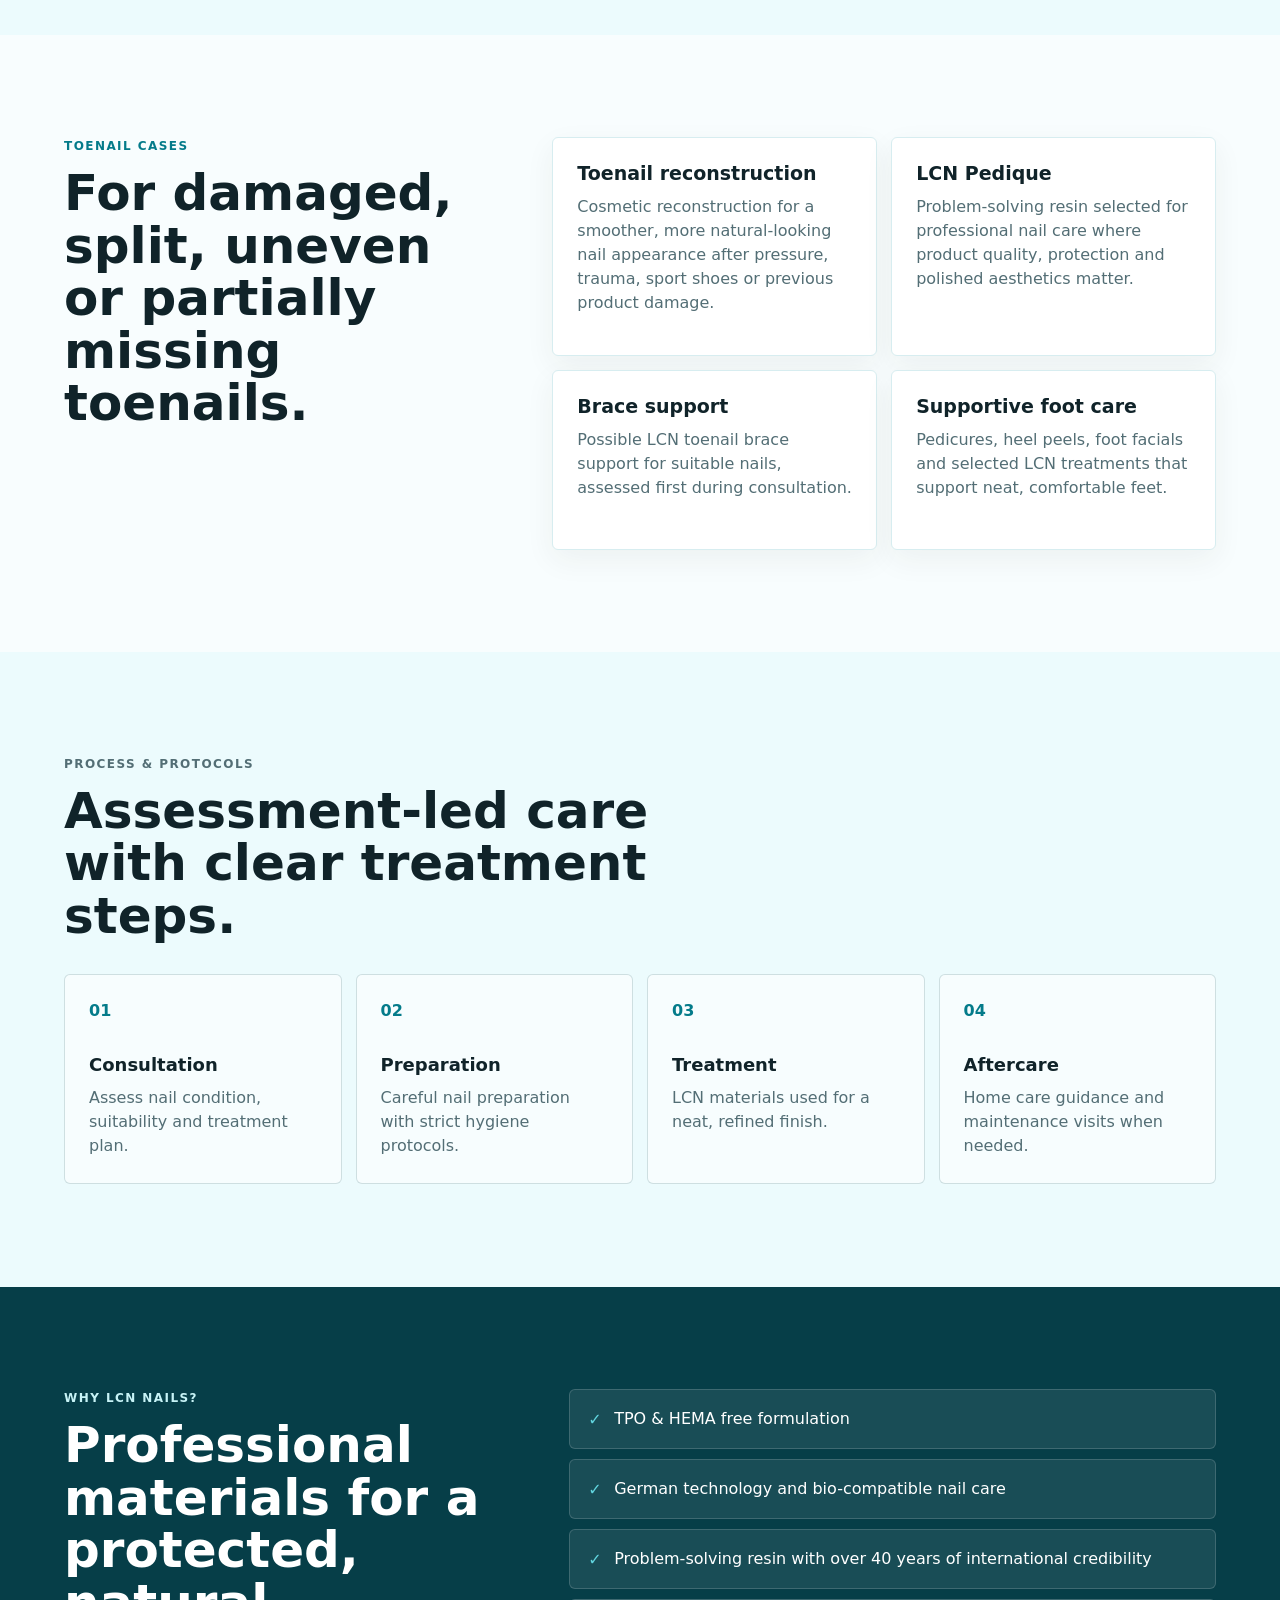
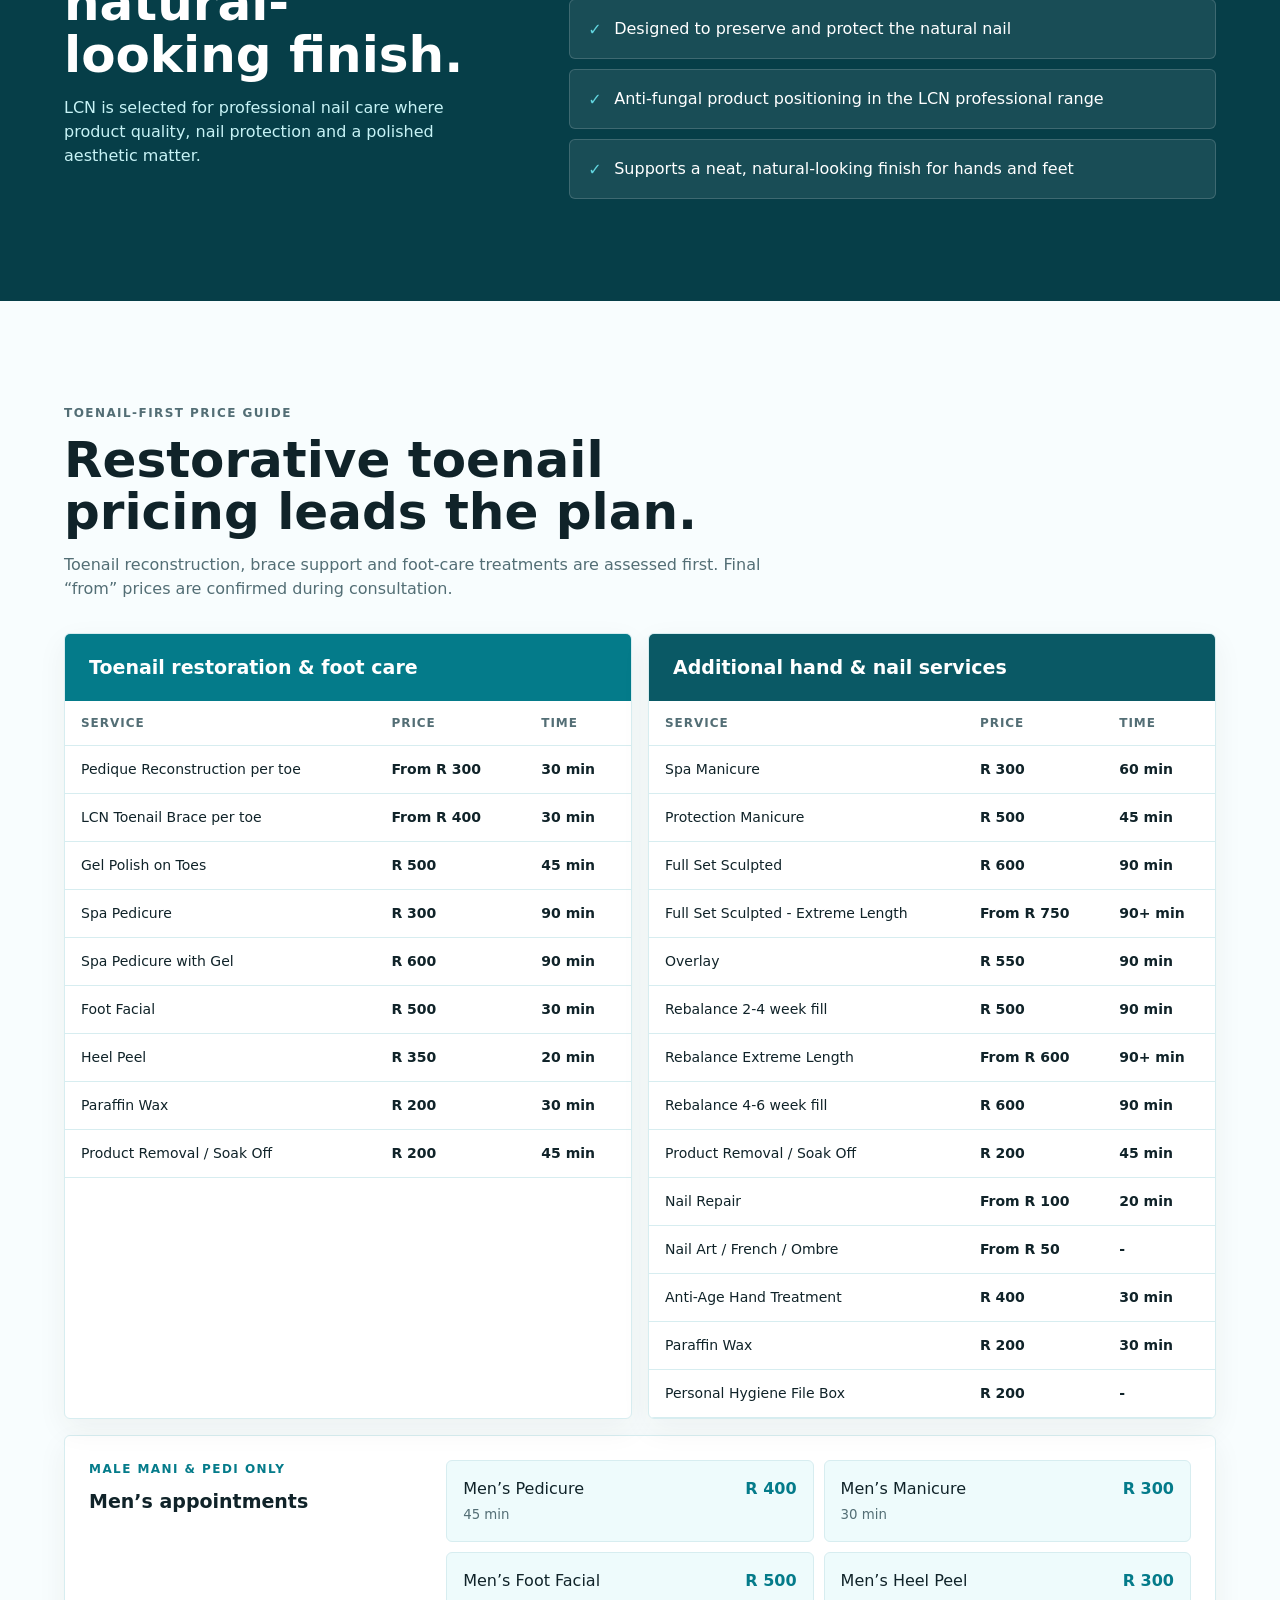
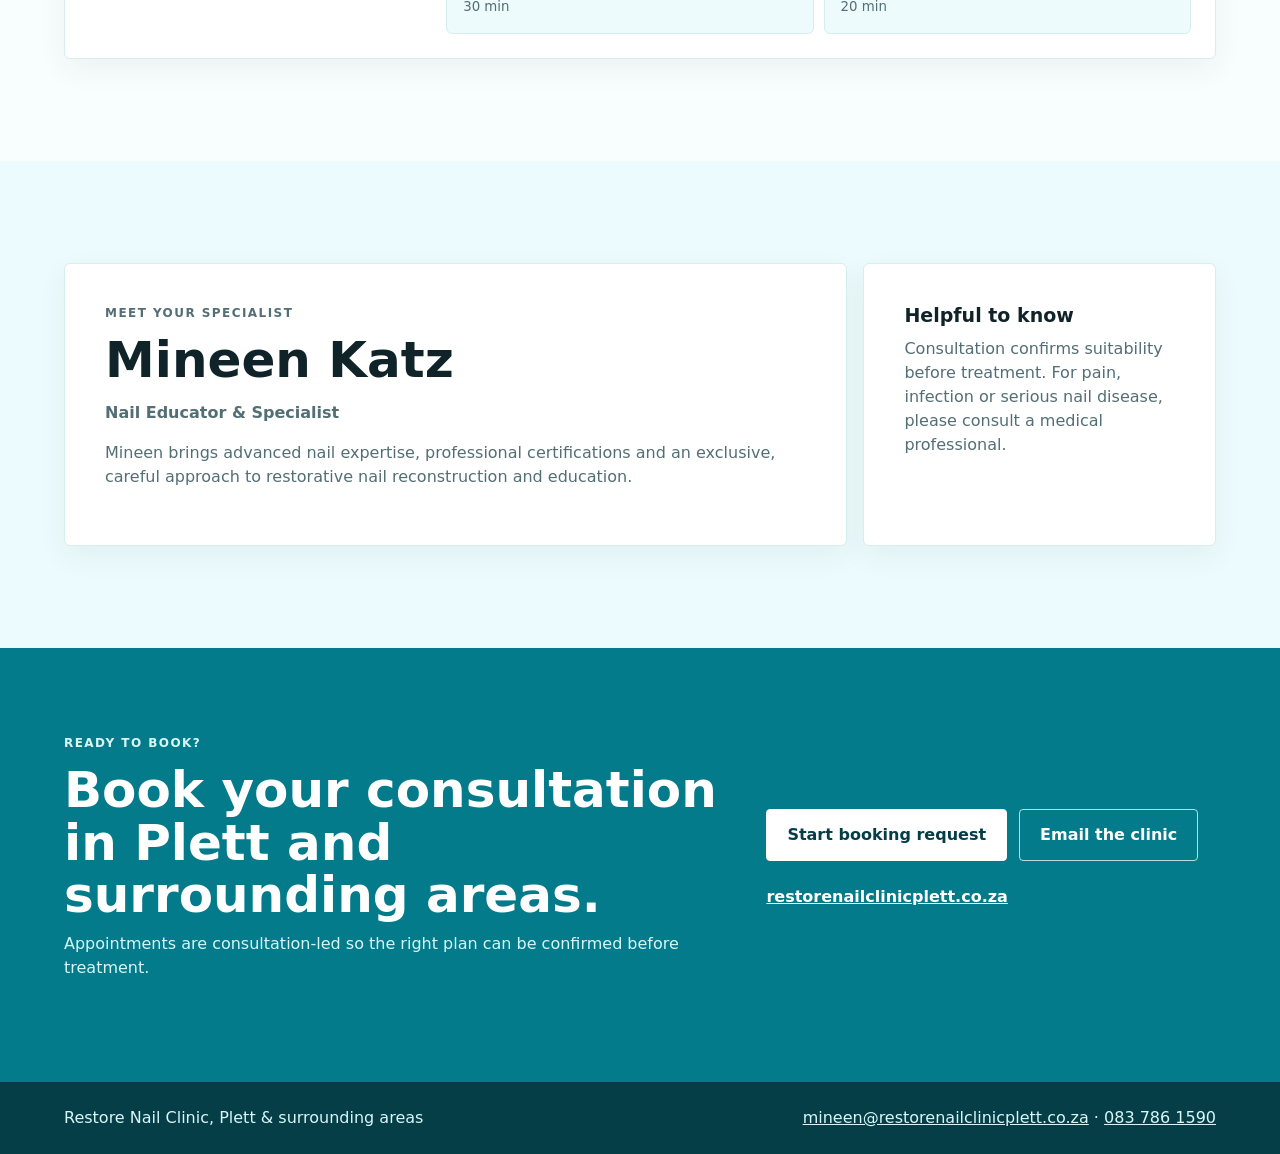
==== commit 25a4f22e: "Add toenail before after section" ====
--- a/index.html
+++ b/index.html
@@ -10,7 +10,7 @@
   <meta property="og:description" content="Specialist toenail restoration, LCN Pedique reconstruction and clinical hygiene-led care in Plett and surrounding areas.">
   <meta property="og:type" content="website">
   <link rel="canonical" href="https://restorenailclinicplett.co.za/">
-  <link rel="stylesheet" href="styles.css?v=toenail-prices-1">
+  <link rel="stylesheet" href="styles.css?v=before-after-1">
   <script type="application/ld+json">
   {
     "@context": "https://schema.org",
@@ -96,6 +96,21 @@
       <p><strong>Clinic promise:</strong> Precision toenail restoration with hygiene protocols, careful assessment and natural-looking cosmetic outcomes.</p>
     </section>
 
+    <section class="section results-section">
+      <div class="results-copy">
+        <p class="eyebrow">Before & after</p>
+        <h2>From damaged toenail to natural-looking restoration.</h2>
+        <p>The goal is not a decorative salon finish. It is a cleaner, smoother toenail appearance supported by careful preparation, LCN Pedique materials and aftercare guidance.</p>
+      </div>
+      <figure class="results-figure">
+        <img src="assets/before-after-toenail.png?v=before-after-1" alt="Before and after illustration of restorative toenail reconstruction">
+        <figcaption>
+          <span>Before</span>
+          <span>After restoration</span>
+        </figcaption>
+      </figure>
+    </section>
+
     <section class="section two-column" id="treatments">
       <div>
         <p class="eyebrow">Toenail cases</p>
--- a/styles.css
+++ b/styles.css
@@ -1,14 +1,16 @@
 :root {
   color-scheme: light;
   --ink: #102329;
-  --muted: #5b7177;
+  --muted: #536e75;
   --paper: #f8fdfe;
   --warm: #eefbfc;
   --clay: #12a7b4;
-  --clay-dark: #047987;
+  --clay-dark: #047b8a;
   --sage: #2bb8c5;
   --sage-dark: #063e48;
   --line: #d7edf0;
+  --tint: #ecfbfd;
+  --tint-strong: #d9f6f8;
   --white: #ffffff;
   --shadow: 0 22px 70px rgba(18, 52, 47, 0.12);
   font-family: Inter, ui-sans-serif, system-ui, -apple-system, BlinkMacSystemFont, "Segoe UI", sans-serif;
@@ -191,7 +193,7 @@
 }
 
 .button.primary:hover {
-  background: #26352d;
+  background: #052f37;
 }
 
 .button.secondary {
@@ -380,11 +382,62 @@
 .price-panel,
 .male-panel,
 .practitioner-card,
-.note-card {
+.note-card,
+.results-figure {
   background: var(--white);
   border: 1px solid var(--line);
   border-radius: 6px;
   box-shadow: 0 10px 30px rgba(57, 45, 35, 0.06);
+}
+
+.results-section {
+  display: grid;
+  grid-template-columns: minmax(260px, 0.72fr) minmax(0, 1.28fr);
+  gap: clamp(24px, 5vw, 64px);
+  align-items: center;
+  background: var(--tint);
+}
+
+.results-copy {
+  max-width: 620px;
+}
+
+.results-copy p {
+  color: var(--muted);
+}
+
+.results-figure {
+  margin: 0;
+  overflow: hidden;
+}
+
+.results-figure img {
+  width: 100%;
+  aspect-ratio: 16 / 9;
+  object-fit: cover;
+  background: var(--tint-strong);
+}
+
+.results-figure figcaption {
+  display: grid;
+  grid-template-columns: repeat(2, minmax(0, 1fr));
+  gap: 1px;
+  margin: 0;
+  color: var(--white);
+  background: var(--line);
+  font-size: 13px;
+  font-weight: 900;
+  letter-spacing: 0.08em;
+  text-transform: uppercase;
+}
+
+.results-figure span {
+  padding: 14px 16px;
+  background: var(--sage-dark);
+}
+
+.results-figure span:last-child {
+  background: var(--clay-dark);
 }
 
 .feature-grid article {
@@ -402,7 +455,7 @@
 }
 
 .process-section {
-  background: #f0fbfc;
+  background: var(--tint);
 }
 
 .section-heading {
@@ -510,11 +563,11 @@
 }
 
 .price-panel.secondary-panel {
-  opacity: 0.92;
+  opacity: 1;
 }
 
 .price-panel.secondary-panel h3 {
-  background: #48656b;
+  background: #0a5965;
 }
 
 .table-wrap {
@@ -588,7 +641,7 @@
   display: grid;
   grid-template-columns: minmax(0, 1fr) minmax(260px, 0.45fr);
   gap: 16px;
-  background: #f0fbfc;
+  background: var(--tint);
 }
 
 .practitioner-card,
@@ -649,7 +702,7 @@
   gap: 16px;
   padding: 24px clamp(18px, 5vw, 72px);
   color: var(--muted);
-  background: #2b2824;
+  background: var(--sage-dark);
 }
 
 .site-footer p {
@@ -667,7 +720,7 @@
   gap: clamp(24px, 5vw, 60px);
   align-items: end;
   padding: clamp(44px, 7vw, 92px) clamp(18px, 5vw, 72px);
-  background: linear-gradient(135deg, #ffffff 0%, #ecfbfd 100%);
+  background: linear-gradient(135deg, #ffffff 0%, var(--tint) 100%);
 }
 
 .booking-hero h1 {
@@ -851,7 +904,8 @@
   .practitioner-section,
   .male-panel,
   .booking-hero,
-  .booking-form-section {
+  .booking-form-section,
+  .results-section {
     grid-template-columns: 1fr;
   }
 
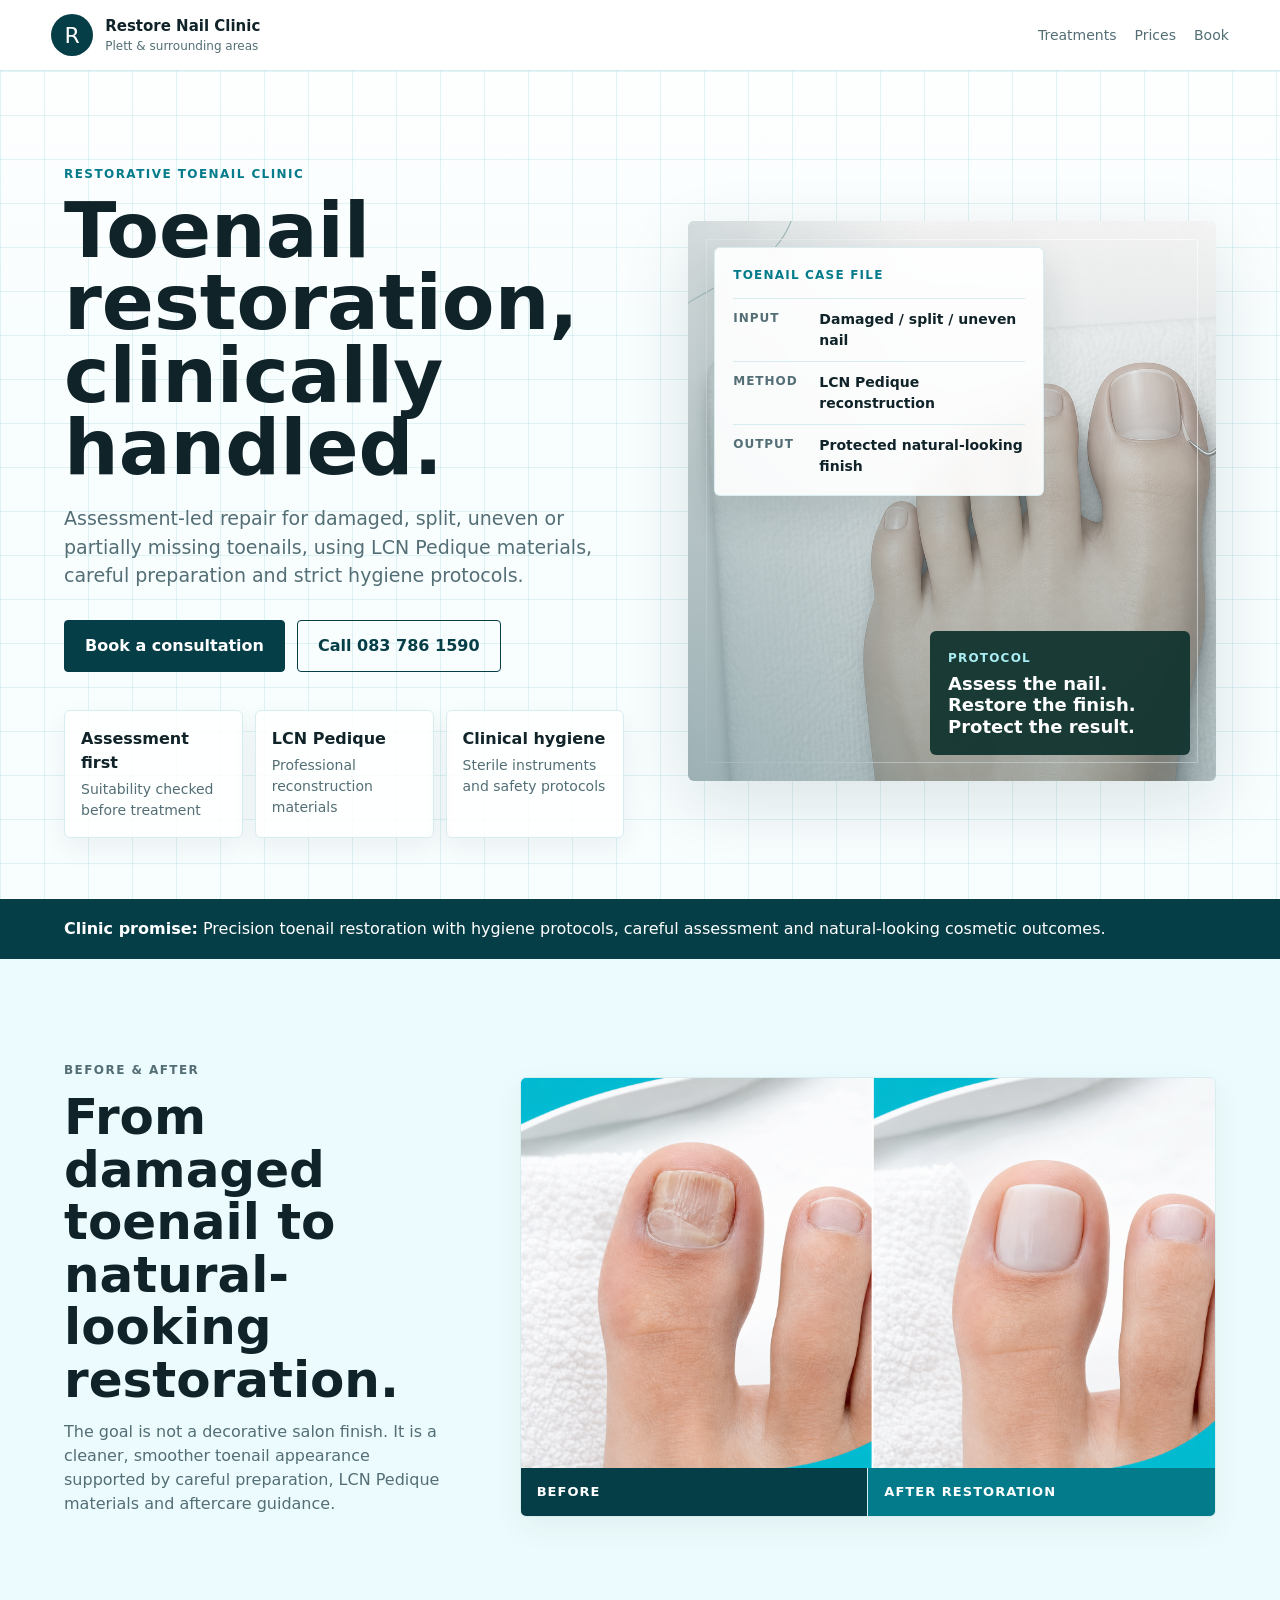
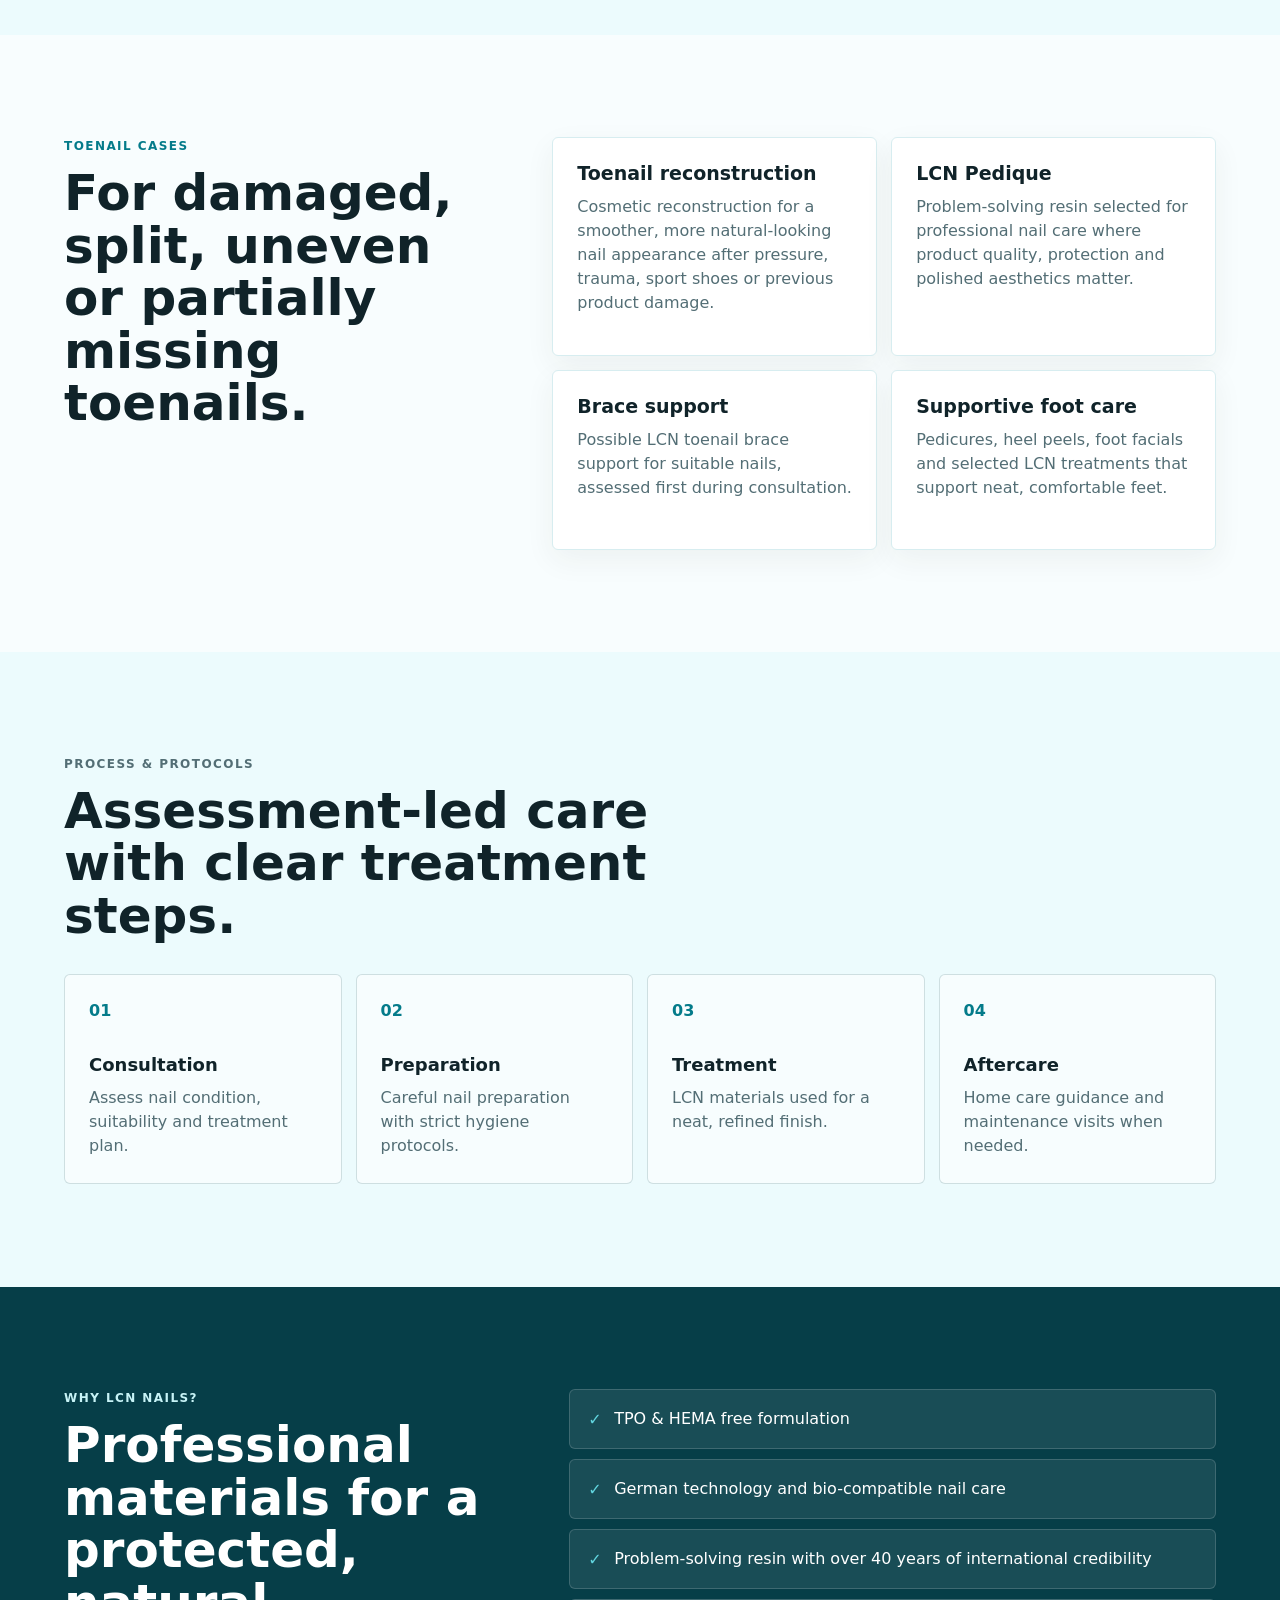
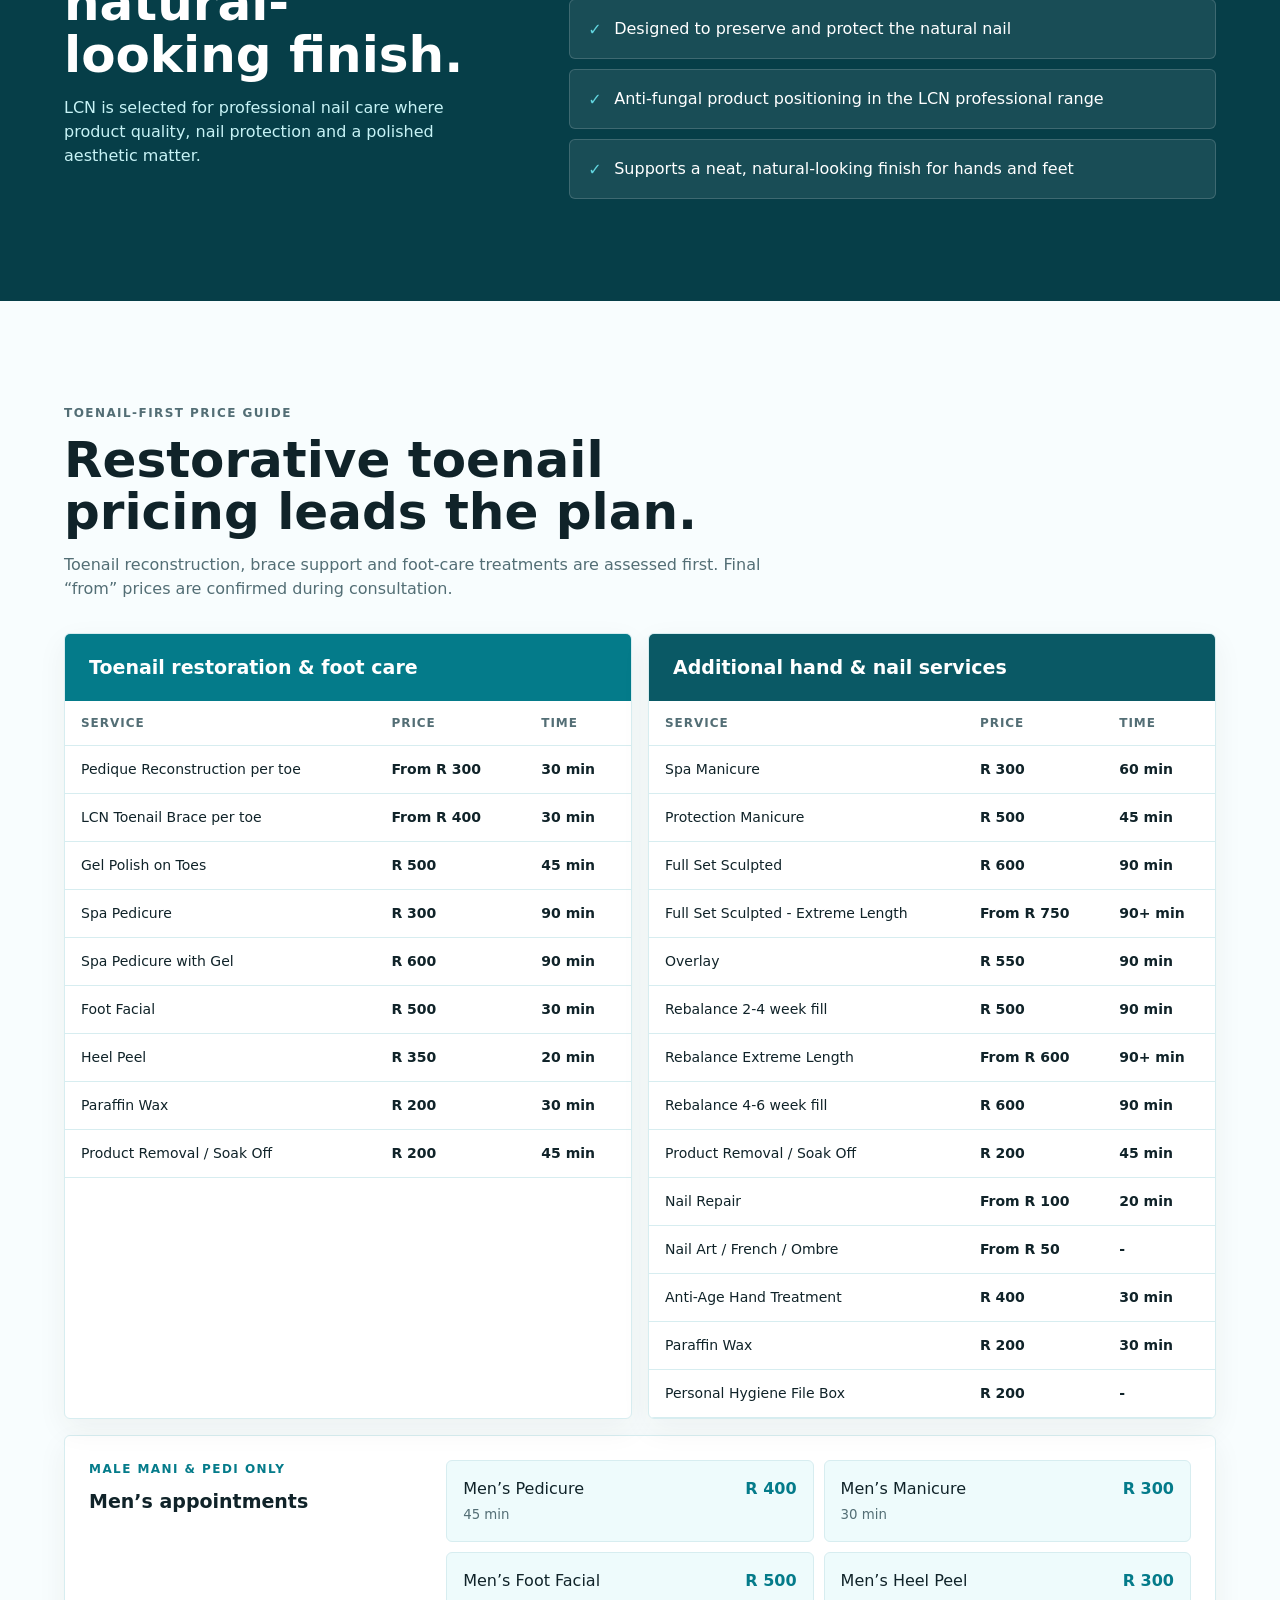
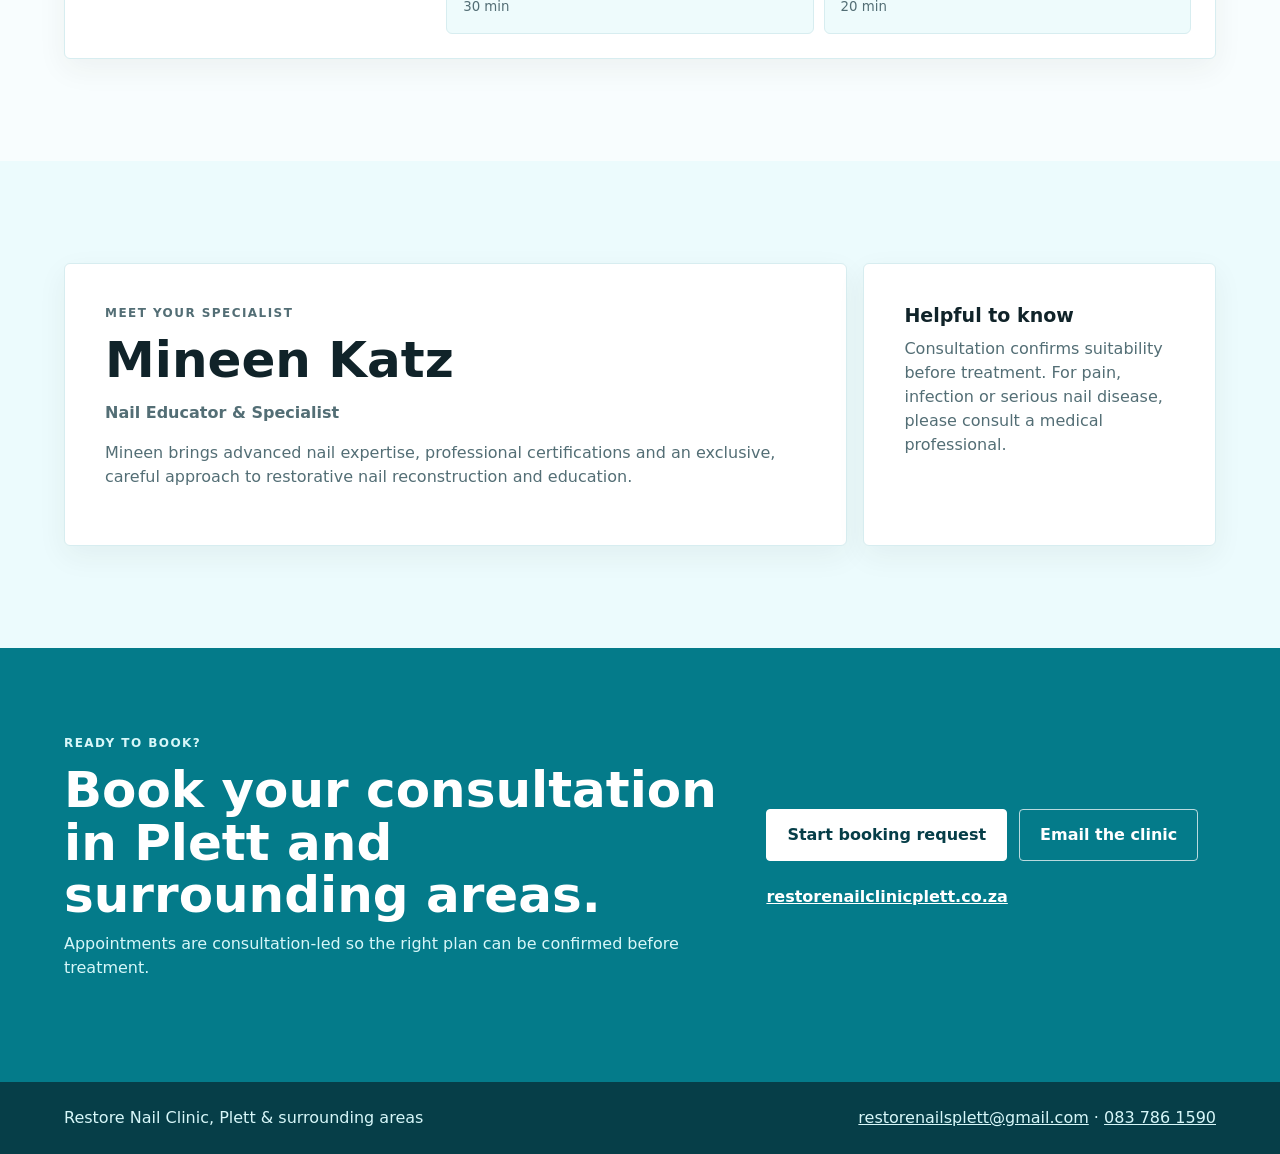
==== commit d75c01e8: "Update email to restorenailsplett@gmail.com" ====
--- a/index.html
+++ b/index.html
@@ -19,7 +19,7 @@
     "description": "Specialist restorative toenail clinic for LCN Pedique reconstruction, toenail brace assessment and professional nail care in Plett and surrounding areas.",
     "url": "https://restorenailclinicplett.co.za/",
     "telephone": "+27837861590",
-    "email": "mineen@restorenailclinicplett.co.za",
+    "email": "restorenailsplett@gmail.com",
     "address": {
       "@type": "PostalAddress",
       "addressLocality": "Plettenberg Bay",
@@ -276,7 +276,7 @@
       </div>
       <div class="booking-actions">
         <a class="button primary" href="book.html">Start booking request</a>
-        <a class="button secondary" href="mailto:mineen@restorenailclinicplett.co.za">Email the clinic</a>
+        <a class="button secondary" href="mailto:restorenailsplett@gmail.com">Email the clinic</a>
         <a class="plain-link" href="https://restorenailclinicplett.co.za/">restorenailclinicplett.co.za</a>
       </div>
     </section>
@@ -284,7 +284,7 @@
 
   <footer class="site-footer">
     <p>Restore Nail Clinic, Plett & surrounding areas</p>
-    <p><a href="mailto:mineen@restorenailclinicplett.co.za">mineen@restorenailclinicplett.co.za</a> · <a href="tel:+27837861590">083 786 1590</a></p>
+    <p><a href="mailto:restorenailsplett@gmail.com">restorenailsplett@gmail.com</a> · <a href="tel:+27837861590">083 786 1590</a></p>
   </footer>
 </body>
 </html>
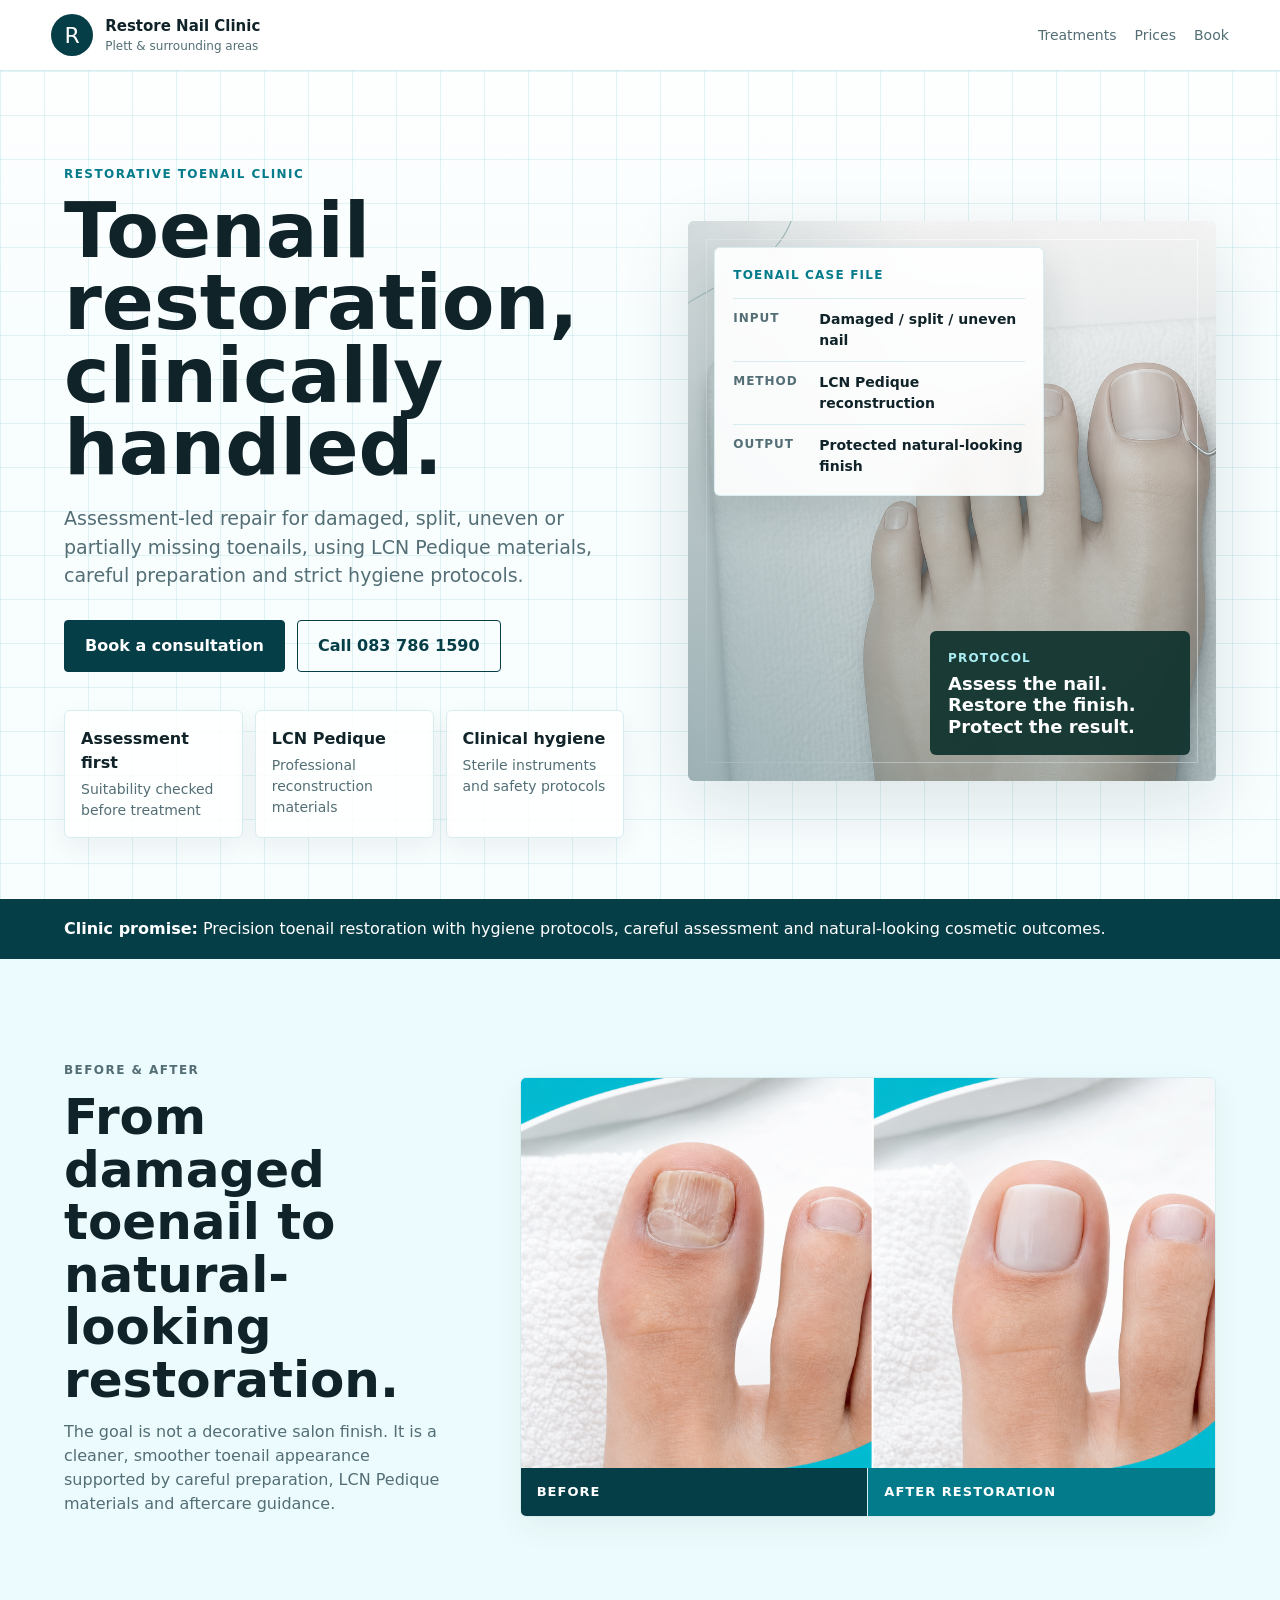
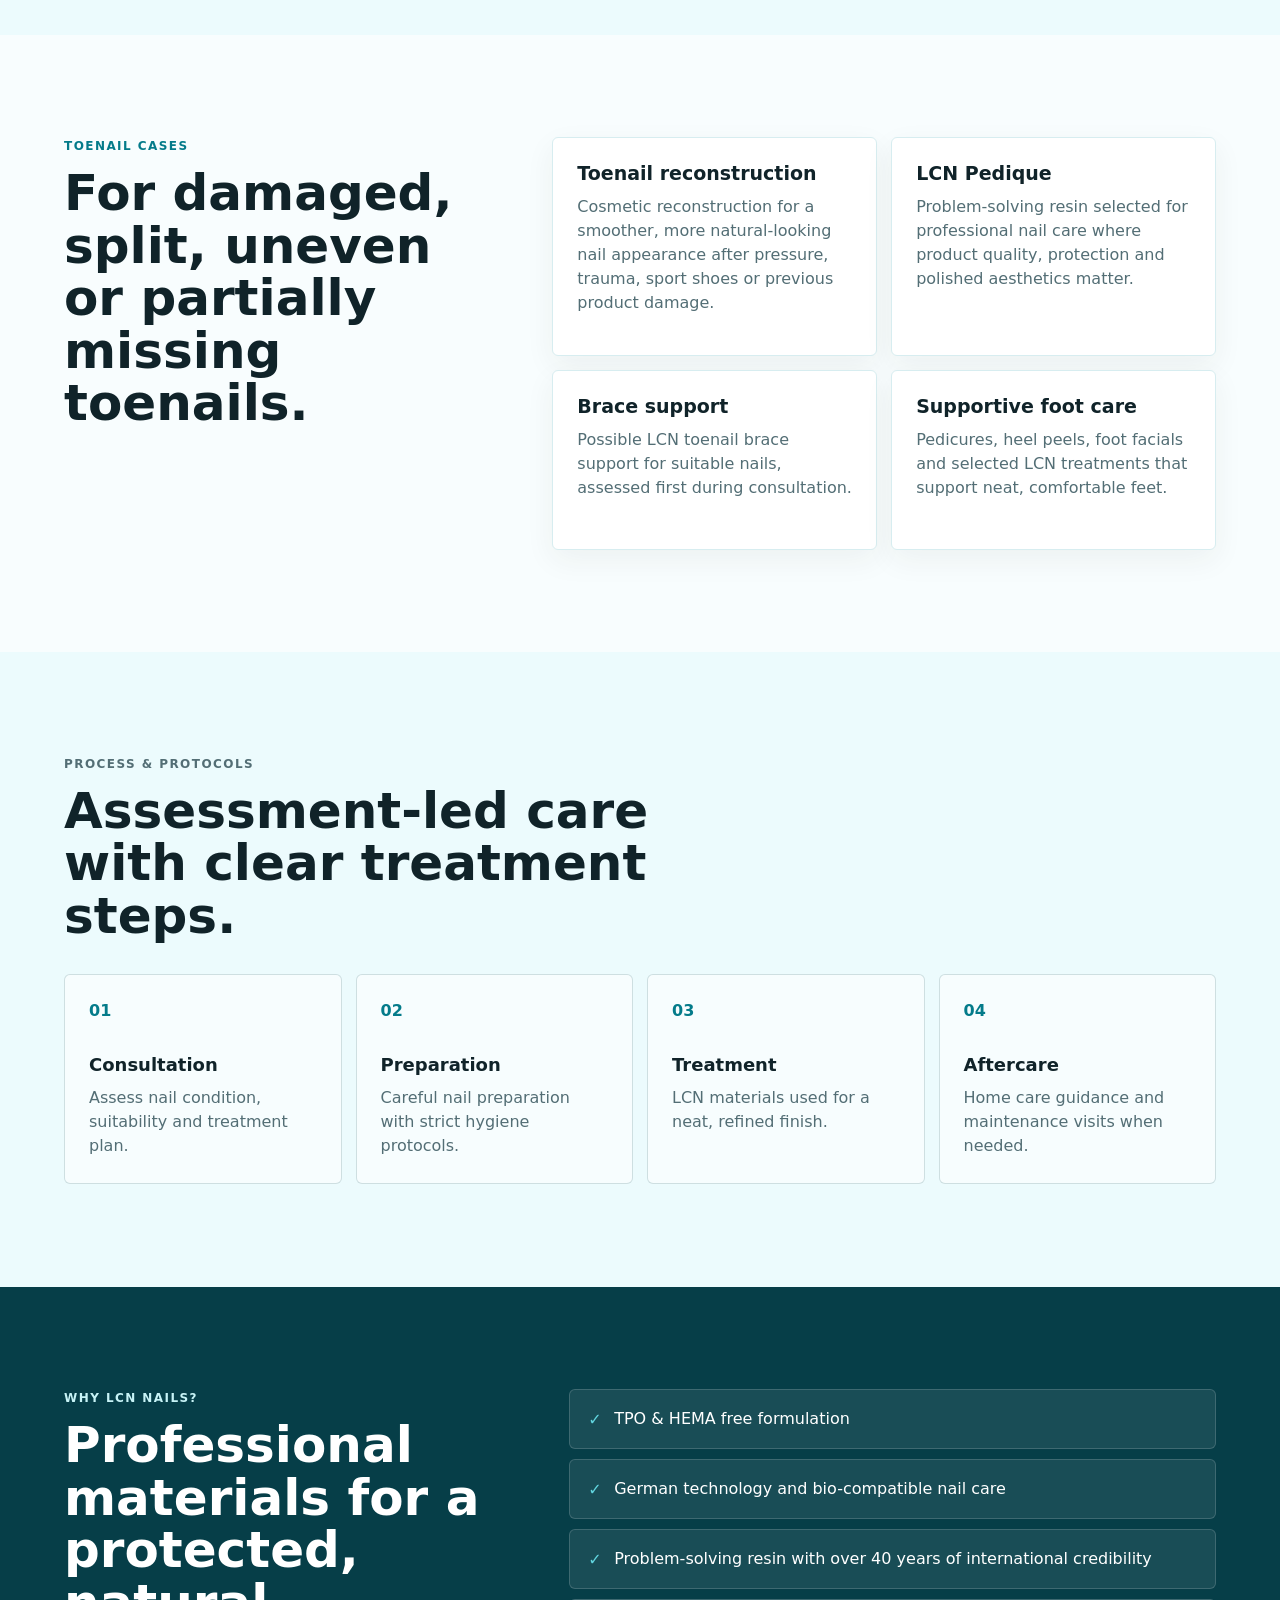
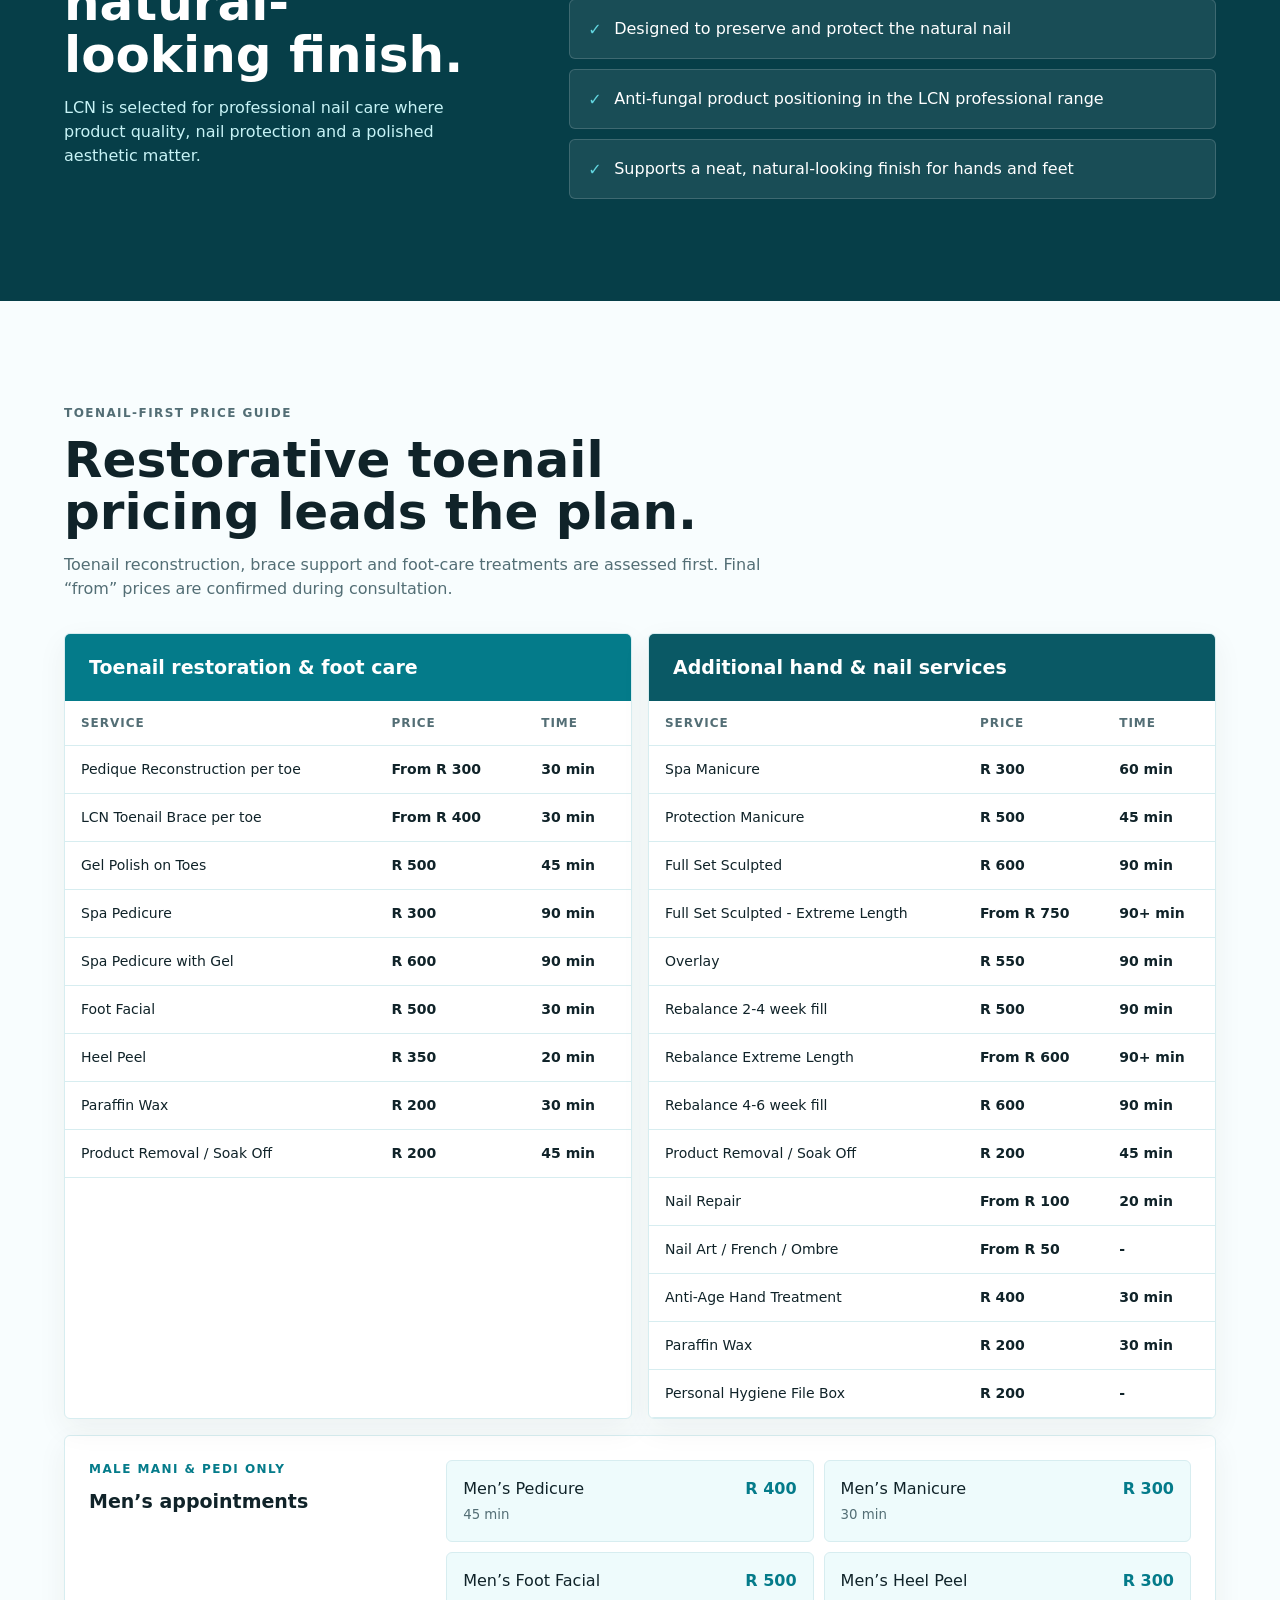
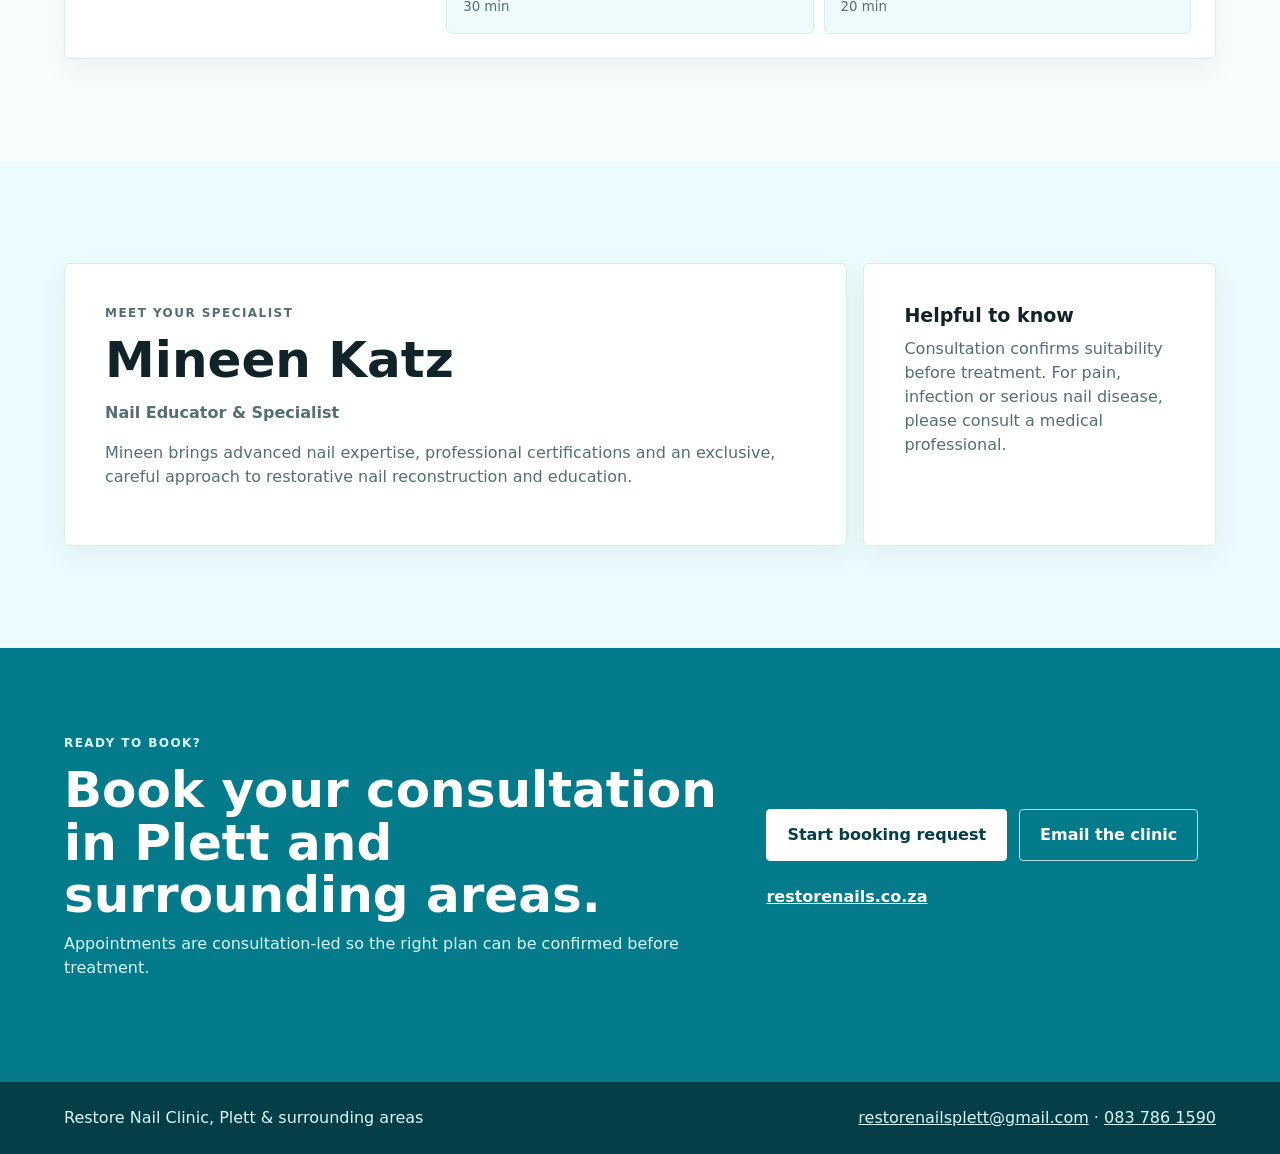
==== commit e3c10f6f: "Fix: update canonical and displayed URL to restorenails.co.za" ====
--- a/index.html
+++ b/index.html
@@ -9,7 +9,7 @@
   <meta property="og:title" content="Restore Nail Clinic Plett">
   <meta property="og:description" content="Specialist toenail restoration, LCN Pedique reconstruction and clinical hygiene-led care in Plett and surrounding areas.">
   <meta property="og:type" content="website">
-  <link rel="canonical" href="https://restorenailclinicplett.co.za/">
+  <link rel="canonical" href="https://restorenails.co.za/">
   <link rel="stylesheet" href="styles.css?v=before-after-1">
   <script type="application/ld+json">
   {
@@ -17,7 +17,7 @@
     "@type": "HealthAndBeautyBusiness",
     "name": "Restore Nail Clinic",
     "description": "Specialist restorative toenail clinic for LCN Pedique reconstruction, toenail brace assessment and professional nail care in Plett and surrounding areas.",
-    "url": "https://restorenailclinicplett.co.za/",
+    "url": "https://restorenails.co.za/",
     "telephone": "+27837861590",
     "email": "restorenailsplett@gmail.com",
     "address": {
@@ -277,7 +277,7 @@
       <div class="booking-actions">
         <a class="button primary" href="book.html">Start booking request</a>
         <a class="button secondary" href="mailto:restorenailsplett@gmail.com">Email the clinic</a>
-        <a class="plain-link" href="https://restorenailclinicplett.co.za/">restorenailclinicplett.co.za</a>
+        <a class="plain-link" href="https://restorenails.co.za/">restorenails.co.za</a>
       </div>
     </section>
   </main>
